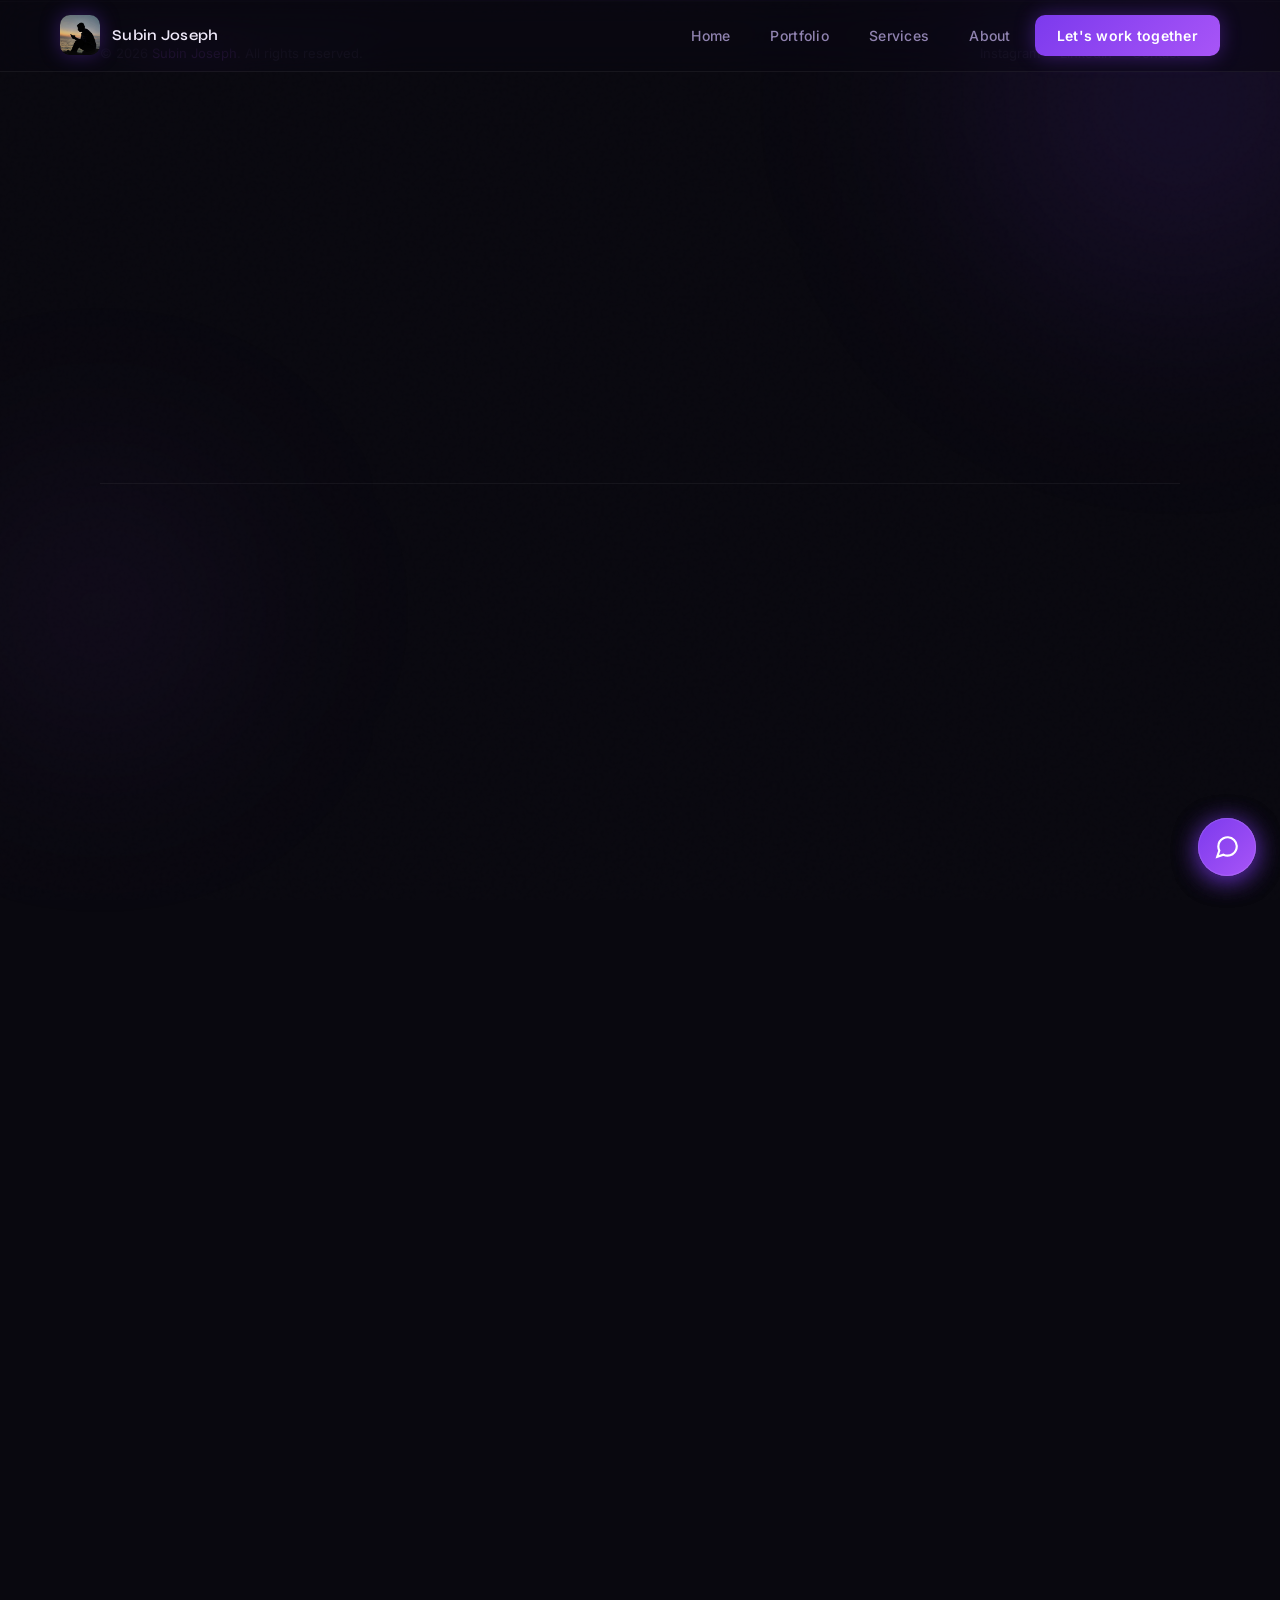
==== pages/about.html @ 38d5c0ff "Add FAQ chatbot" ====
<!DOCTYPE html>
<html lang="en">
<head>
  <meta charset="UTF-8" />
  <meta name="viewport" content="width=device-width, initial-scale=1.0" />
  <meta name="description" content="About Subin Joseph — Freelance video editor based in Trivandrum, Kerala. Passionate about crafting videos that hold attention, tell stories, and deliver results." />
  <title>About — Subin Joseph</title>
  <link rel="stylesheet" href="../css/style.css" />
  <link rel="icon" href="data:image/svg+xml,<svg xmlns='http://www.w3.org/2000/svg' viewBox='0 0 100 100'><rect width='100' height='100' rx='20' fill='%237c3aed'/><text y='.9em' font-size='65' x='50%25' text-anchor='middle' font-family='system-ui' font-weight='900' fill='white'>SJ</text></svg>" />
</head>
<body>

<script>
  document.addEventListener('DOMContentLoaded', () => {
    document.querySelectorAll('.nav-logo').forEach(el => el.href = '../index.html');
    document.querySelectorAll('.nav-link[data-page], .nav-cta[data-page]').forEach(el => {
      const page = el.dataset.page;
      if (page === 'index.html') el.href = '../index.html';
      else el.href = page;
    });
  });
</script>
<script src="../js/layout.js"></script>

<main class="page-main">
  <div class="container">

    <div class="page-hero">
      <div class="section-eyebrow fade-in">About me</div>
      <h1 class="display-lg fade-in fade-in-delay-1">
        The editor<br><span class="grad-text">behind the cut.</span>
      </h1>
    </div>

    <div class="about-grid">

      <!-- Sidebar -->
      <aside class="about-sidebar fade-in">
        <img src="../assets/profile.jpg" alt="Subin Joseph" class="about-monogram" style="object-fit:cover;">
        <div class="about-name">Subin Joseph</div>
        <div class="about-role">Freelance Video Editor</div>

        <div class="about-meta">
          <div class="about-meta-item">
            <div class="about-meta-icon">📍</div>
            Trivandrum, Kerala
          </div>
          <div class="about-meta-item">
            <div class="about-meta-icon">🌍</div>
            Available Worldwide
          </div>
          
          
          <div class="about-meta-item">
            <div class="about-meta-icon">📩</div>
            24h response time
          </div>
        </div>

        <div style="display:flex; gap:10px; flex-wrap:wrap;">
          <a href="https://instagram.com/bugwithabackpack" target="_blank" rel="noopener" class="btn btn-glass" style="font-size:13px; padding:9px 16px;">
            <svg width="14" height="14" viewBox="0 0 24 24" fill="none" stroke="currentColor" stroke-width="2"><rect x="2" y="2" width="20" height="20" rx="5" ry="5"/><circle cx="12" cy="12" r="4"/><circle cx="17.5" cy="6.5" r="1" fill="currentColor" stroke="none"/></svg>
            Instagram
          </a>
          <a href="https://linkedin.com/in/subin-joseph-2b9b70258" target="_blank" rel="noopener" class="btn btn-glass" style="font-size:13px; padding:9px 16px;">
            <svg width="14" height="14" viewBox="0 0 24 24" fill="none" stroke="currentColor" stroke-width="2"><path d="M16 8a6 6 0 0 1 6 6v7h-4v-7a2 2 0 0 0-2-2 2 2 0 0 0-2 2v7h-4v-7a6 6 0 0 1 6-6z"/><rect x="2" y="9" width="4" height="12"/><circle cx="4" cy="4" r="2"/></svg>
            LinkedIn
          </a>
        </div>
      </aside>

      <!-- Main content -->
      <div class="about-content">

        <div class="fade-in">
          <h2>Telling stories,<br><span class="grad-text">one cut at a time.</span></h2>
          <p>
            Hi, I'm Subin — a freelance video editor based in Trivandrum, Kerala, working with content creators and brands across the world. I believe that great editing is invisible: it should make the viewer feel something, not notice the technique behind it.
          </p>
          <p>
            My approach is built on <strong>clear communication</strong> and <strong>affordable, transparent rates</strong>. I take the time to understand your vision before touching the timeline, and I keep you informed throughout the process — no surprises, no guesswork.
          </p>
          <p>
            
          </p>
        </div>
        </div>

        <!-- Strengths -->
        <div class="strengths-grid" style="margin-top:48px;">
          <div class="strength-card glass fade-in">
            <div class="strength-icon">💬</div>
            <div class="strength-title">Clear Communication</div>
            <p class="strength-desc">You're always in the loop. I ask the right questions upfront, give honest timelines, and check in at every milestone.</p>
          </div>
          <div class="strength-card glass fade-in fade-in-delay-1">
            <div class="strength-icon">💰</div>
            <div class="strength-title">Affordable Rates</div>
            <p class="strength-desc">Quality editing shouldn't cost a fortune. I work with your budget and find a rate that's fair for both of us.</p>
          </div>
          <div class="strength-card glass fade-in fade-in-delay-2">
            <div class="strength-icon">🌍</div>
            <div class="strength-title">Remote-Ready</div>
            <p class="strength-desc">Fully set up to collaborate online. Files delivered via your preferred platform — no friction.</p>
          </div>
          <div class="strength-card glass fade-in fade-in-delay-3">
            <div class="strength-icon">🎯</div>
            <div class="strength-title">Detail-Oriented</div>
            <p class="strength-desc">Every frame matters. I don't ship work I'm not proud of — your audience deserves the best version.</p>
          </div>
        </div>

        <!-- How I work -->
        <div class="workflow-section fade-in">
          <div class="section-eyebrow" style="margin-bottom:20px;">Process</div>
          <h3 class="display-md" style="margin-bottom:40px;">How I work</h3>

          <div class="workflow-steps">
            <div class="workflow-step">
              <div class="workflow-num">1</div>
              <div class="workflow-body">
                <h4>Brief & Discovery</h4>
                <p>We start with a conversation. I learn about your project, your audience, your goals, and any references you love. The more context I have, the better the edit.</p>
              </div>
            </div>
            <div class="workflow-step">
              <div class="workflow-num">2</div>
              <div class="workflow-body">
                <h4>Footage Review & Plan</h4>
                <p>I review all the raw footage and assets you share, then map out an editing approach tailored to the complexity and format of your video.</p>
              </div>
            </div>
            <div class="workflow-step">
              <div class="workflow-num">3</div>
              <div class="workflow-body">
                <h4>Edit & Refine</h4>
                <p>I build the cut — pacing, colour, audio, graphics — and send you a draft for review. Your feedback shapes every revision.</p>
              </div>
            </div>
            <div class="workflow-step">
              <div class="workflow-num">4</div>
              <div class="workflow-body">
                <h4>Final Delivery</h4>
                <p>Once approved, I export in the format and resolution you need and deliver via your preferred platform — ready to publish.</p>
              </div>
            </div>
          </div>
        </div>

        <!-- CTA -->
        <div class="glass-purple fade-in" style="padding:36px; border-radius:20px; margin-top:60px; display:flex; align-items:center; justify-content:space-between; gap:24px; flex-wrap:wrap;">
          <div>
            <h3 style="font-family:var(--font-display); font-size:20px; font-weight:700; margin-bottom:6px;">Ready to work together?</h3>
            <p style="font-size:14px; color:var(--text-muted); margin:0;">Drop me an email — I reply within 24 hours.</p>
          </div>
          <a href="contact.html" class="btn btn-primary">
            Get in touch
            <svg width="14" height="14" viewBox="0 0 24 24" fill="none" stroke="currentColor" stroke-width="2"><path d="M5 12h14M12 5l7 7-7 7"/></svg>
          </a>
        </div>

      </div>
    </div>

  </div>
</main>

<script src="../js/main.js"></script>
<script src="../js/chatbot.js"></script>
<script src="../js/chatbot.js"></script>
</body>
</html>
---- css/style.css ----
/* ============================================================
   SUBIN JOSEPH — PORTFOLIO
   Design tokens: dark base, violet accent, liquid glass UI
   ============================================================ */

@import url('https://fonts.googleapis.com/css2?family=Syne:wght@400;500;600;700;800&family=Inter:wght@300;400;500;600&display=swap');

:root {
  /* Palette */
  --bg:          #09080f;
  --bg-2:        #100e1a;
  --bg-3:        #17142a;
  --purple:      #7c3aed;
  --purple-light:#a855f7;
  --purple-glow: rgba(124, 58, 237, 0.35);
  --purple-dim:  rgba(124, 58, 237, 0.12);
  --text:        #f0eafa;
  --text-muted:  #9083b0;
  --text-dim:    #5a4f7a;
  --border:      rgba(124, 58, 237, 0.18);
  --glass-bg:    rgba(255, 255, 255, 0.04);
  --glass-border:rgba(255, 255, 255, 0.08);

  /* Type */
  --font-display: 'Syne', sans-serif;
  --font-body:    'Inter', sans-serif;

  /* Spacing */
  --nav-h: 72px;
  --section-pad: clamp(80px, 10vw, 140px);
  --radius: 16px;
  --radius-sm: 10px;
  --radius-lg: 24px;
}

/* ── Reset ── */
*, *::before, *::after { box-sizing: border-box; margin: 0; padding: 0; }
html { scroll-behavior: smooth; -webkit-font-smoothing: antialiased; }

body {
  background: var(--bg);
  color: var(--text);
  font-family: var(--font-body);
  font-size: 16px;
  line-height: 1.7;
  min-height: 100vh;
  overflow-x: hidden;
}

img, video { max-width: 100%; display: block; }
a { color: inherit; text-decoration: none; }
button { cursor: pointer; border: none; background: none; font-family: inherit; }
ul { list-style: none; }

/* ── Noise texture overlay ── */
body::before {
  content: '';
  position: fixed;
  inset: 0;
  background-image: url("data:image/svg+xml,%3Csvg viewBox='0 0 256 256' xmlns='http://www.w3.org/2000/svg'%3E%3Cfilter id='noise'%3E%3CfeTurbulence type='fractalNoise' baseFrequency='0.9' numOctaves='4' stitchTiles='stitch'/%3E%3C/filter%3E%3Crect width='100%25' height='100%25' filter='url(%23noise)' opacity='0.04'/%3E%3C/svg%3E");
  pointer-events: none;
  z-index: 0;
  opacity: 0.4;
}

/* ── Ambient glow ── */
.glow-orb {
  position: fixed;
  border-radius: 50%;
  filter: blur(100px);
  pointer-events: none;
  z-index: 0;
}
.glow-orb-1 {
  width: 600px; height: 600px;
  background: radial-gradient(circle, rgba(124,58,237,0.18) 0%, transparent 70%);
  top: -200px; right: -200px;
}
.glow-orb-2 {
  width: 400px; height: 400px;
  background: radial-gradient(circle, rgba(168,85,247,0.1) 0%, transparent 70%);
  bottom: 10%; left: -100px;
}

/* ============================================================
   LIQUID GLASS COMPONENT
   ============================================================ */
.glass {
  background: rgba(255, 255, 255, 0.04);
  backdrop-filter: blur(20px) saturate(1.4);
  -webkit-backdrop-filter: blur(20px) saturate(1.4);
  border: 1px solid rgba(255, 255, 255, 0.08);
  border-radius: var(--radius);
  position: relative;
  overflow: hidden;
}

.glass::before {
  content: '';
  position: absolute;
  inset: 0;
  border-radius: inherit;
  background: linear-gradient(
    135deg,
    rgba(255,255,255,0.07) 0%,
    rgba(255,255,255,0.01) 50%,
    rgba(124,58,237,0.05) 100%
  );
  pointer-events: none;
}

.glass-purple {
  background: rgba(124, 58, 237, 0.08);
  backdrop-filter: blur(20px) saturate(1.4);
  -webkit-backdrop-filter: blur(20px) saturate(1.4);
  border: 1px solid rgba(124, 58, 237, 0.25);
  border-radius: var(--radius);
  position: relative;
  overflow: hidden;
}

.glass-purple::before {
  content: '';
  position: absolute;
  inset: 0;
  border-radius: inherit;
  background: linear-gradient(
    135deg,
    rgba(168,85,247,0.12) 0%,
    rgba(124,58,237,0.04) 100%
  );
  pointer-events: none;
}

/* ============================================================
   NAVIGATION
   ============================================================ */
.nav {
  position: fixed;
  top: 0; left: 0; right: 0;
  height: var(--nav-h);
  z-index: 100;
  display: flex;
  align-items: center;
  padding: 0 clamp(20px, 5vw, 60px);
  background: rgba(9, 8, 15, 0.6);
  backdrop-filter: blur(24px) saturate(1.6);
  -webkit-backdrop-filter: blur(24px) saturate(1.6);
  border-bottom: 1px solid rgba(255,255,255,0.06);
  transition: background 0.3s;
}

.nav-inner {
  display: flex;
  align-items: center;
  justify-content: space-between;
  width: 100%;
  max-width: 1200px;
  margin: 0 auto;
}

/* SJ Monogram */
.nav-logo {
  display: flex;
  align-items: center;
  gap: 12px;
  text-decoration: none;
}

.logo-mark {
  width: 40px; height: 40px;
  border-radius: 10px;
  background: linear-gradient(135deg, var(--purple) 0%, var(--purple-light) 100%);
  display: flex; align-items: center; justify-content: center;
  font-family: var(--font-display);
  font-weight: 800;
  font-size: 15px;
  color: #fff;
  letter-spacing: -0.5px;
  box-shadow: 0 0 20px var(--purple-glow);
  position: relative;
  overflow: hidden;
}

.logo-mark::after {
  content: '';
  position: absolute;
  top: 0; left: 0; right: 0;
  height: 50%;
  background: rgba(255,255,255,0.15);
  border-radius: 10px 10px 0 0;
}

.logo-name {
  font-family: var(--font-display);
  font-weight: 600;
  font-size: 15px;
  color: var(--text);
  letter-spacing: 0.02em;
}

.nav-links {
  display: flex;
  align-items: center;
  gap: 8px;
}

.nav-link {
  font-size: 14px;
  font-weight: 500;
  color: var(--text-muted);
  padding: 8px 16px;
  border-radius: 8px;
  transition: color 0.2s, background 0.2s;
  letter-spacing: 0.02em;
}

.nav-link:hover,
.nav-link.active {
  color: var(--text);
  background: rgba(255,255,255,0.06);
}

.nav-link.active {
  color: var(--purple-light);
}

.nav-cta {
  font-size: 14px;
  font-weight: 600;
  color: #fff;
  padding: 9px 22px;
  border-radius: 10px;
  background: linear-gradient(135deg, var(--purple) 0%, var(--purple-light) 100%);
  box-shadow: 0 0 20px rgba(124,58,237,0.4);
  transition: opacity 0.2s, box-shadow 0.2s, transform 0.15s;
  letter-spacing: 0.02em;
}

.nav-cta:hover {
  opacity: 0.9;
  box-shadow: 0 0 30px rgba(124,58,237,0.6);
  transform: translateY(-1px);
}

/* Hamburger */
.nav-hamburger {
  display: none;
  flex-direction: column;
  gap: 5px;
  padding: 8px;
  cursor: pointer;
}
.nav-hamburger span {
  display: block;
  width: 22px; height: 2px;
  background: var(--text-muted);
  border-radius: 2px;
  transition: all 0.3s;
}

/* Mobile menu */
.nav-mobile {
  display: none;
  position: fixed;
  top: var(--nav-h);
  left: 0; right: 0;
  background: rgba(9,8,15,0.96);
  backdrop-filter: blur(24px);
  border-bottom: 1px solid var(--border);
  padding: 20px;
  flex-direction: column;
  gap: 8px;
  z-index: 99;
}

.nav-mobile.open { display: flex; }
.nav-mobile .nav-link { font-size: 16px; padding: 12px 16px; }
.nav-mobile .nav-cta { text-align: center; padding: 14px; font-size: 16px; }

/* ============================================================
   MAIN WRAPPER
   ============================================================ */
.page-main {
  position: relative;
  z-index: 1;
  padding-top: var(--nav-h);
}

.container {
  max-width: 1200px;
  margin: 0 auto;
  padding: 0 clamp(20px, 5vw, 60px);
}

/* ============================================================
   SECTION LABELS
   ============================================================ */
.section-eyebrow {
  display: inline-flex;
  align-items: center;
  gap: 8px;
  font-size: 11px;
  font-weight: 600;
  letter-spacing: 0.15em;
  text-transform: uppercase;
  color: var(--purple-light);
  margin-bottom: 16px;
}

.section-eyebrow::before {
  content: '';
  display: block;
  width: 20px; height: 1px;
  background: var(--purple-light);
}

/* ============================================================
   TYPOGRAPHY
   ============================================================ */
.display-xl {
  font-family: var(--font-display);
  font-size: clamp(42px, 7vw, 80px);
  font-weight: 800;
  line-height: 1.05;
  letter-spacing: -0.03em;
}

.display-lg {
  font-family: var(--font-display);
  font-size: clamp(32px, 5vw, 56px);
  font-weight: 700;
  line-height: 1.1;
  letter-spacing: -0.02em;
}

.display-md {
  font-family: var(--font-display);
  font-size: clamp(22px, 3vw, 32px);
  font-weight: 700;
  line-height: 1.2;
  letter-spacing: -0.01em;
}

.text-purple { color: var(--purple-light); }
.text-muted { color: var(--text-muted); }

/* Gradient text */
.grad-text {
  background: linear-gradient(135deg, #a855f7 0%, #7c3aed 50%, #c084fc 100%);
  -webkit-background-clip: text;
  -webkit-text-fill-color: transparent;
  background-clip: text;
}

/* ============================================================
   BUTTONS
   ============================================================ */
.btn {
  display: inline-flex;
  align-items: center;
  gap: 8px;
  padding: 13px 28px;
  border-radius: 12px;
  font-size: 15px;
  font-weight: 600;
  transition: all 0.2s;
  letter-spacing: 0.01em;
  position: relative;
  overflow: hidden;
}

.btn-primary {
  background: linear-gradient(135deg, var(--purple) 0%, var(--purple-light) 100%);
  color: #fff;
  box-shadow: 0 0 24px var(--purple-glow), inset 0 1px 0 rgba(255,255,255,0.2);
}

.btn-primary:hover {
  transform: translateY(-2px);
  box-shadow: 0 0 40px rgba(124,58,237,0.6), inset 0 1px 0 rgba(255,255,255,0.2);
}

.btn-glass {
  background: var(--glass-bg);
  color: var(--text);
  border: 1px solid var(--glass-border);
  backdrop-filter: blur(12px);
}

.btn-glass:hover {
  background: rgba(255,255,255,0.08);
  border-color: rgba(255,255,255,0.15);
  transform: translateY(-2px);
}

/* ============================================================
   FADE-IN ANIMATIONS
   ============================================================ */
.fade-in {
  opacity: 0;
  transform: translateY(24px);
  transition: opacity 0.7s cubic-bezier(0.16, 1, 0.3, 1),
              transform 0.7s cubic-bezier(0.16, 1, 0.3, 1);
}

.fade-in.visible {
  opacity: 1;
  transform: translateY(0);
}

.fade-in-delay-1 { transition-delay: 0.1s; }
.fade-in-delay-2 { transition-delay: 0.2s; }
.fade-in-delay-3 { transition-delay: 0.3s; }
.fade-in-delay-4 { transition-delay: 0.4s; }
.fade-in-delay-5 { transition-delay: 0.5s; }

@media (prefers-reduced-motion: reduce) {
  .fade-in { opacity: 1; transform: none; transition: none; }
}

/* ============================================================
   HERO — index.html
   ============================================================ */
.hero {
  min-height: calc(100vh - var(--nav-h));
  display: flex;
  align-items: center;
  padding: var(--section-pad) 0;
  position: relative;
}

.hero-grid {
  display: grid;
  grid-template-columns: 1fr 1fr;
  gap: 60px;
  align-items: center;
}

.hero-tag {
  display: inline-flex;
  align-items: center;
  gap: 8px;
  padding: 6px 14px;
  border-radius: 100px;
  font-size: 12px;
  font-weight: 500;
  color: var(--purple-light);
  background: var(--purple-dim);
  border: 1px solid rgba(124,58,237,0.3);
  margin-bottom: 24px;
  letter-spacing: 0.05em;
}

.hero-tag-dot {
  width: 6px; height: 6px;
  border-radius: 50%;
  background: var(--purple-light);
  animation: pulse 2s infinite;
}

@keyframes pulse {
  0%, 100% { opacity: 1; transform: scale(1); }
  50% { opacity: 0.5; transform: scale(0.8); }
}

.hero-title {
  margin-bottom: 24px;
}

.hero-desc {
  font-size: 17px;
  color: var(--text-muted);
  line-height: 1.75;
  margin-bottom: 40px;
  max-width: 480px;
}

.hero-actions {
  display: flex;
  gap: 14px;
  flex-wrap: wrap;
}

/* Hero visual */
.hero-visual {
  display: flex;
  justify-content: center;
  align-items: center;
  position: relative;
}

.hero-card {
  width: 100%;
  max-width: 380px;
  padding: 32px;
  border-radius: 24px;
}

.hero-card-header {
  display: flex;
  align-items: center;
  gap: 12px;
  margin-bottom: 24px;
}

.hero-avatar {
  width: 48px; height: 48px;
  border-radius: 12px;
  background: linear-gradient(135deg, var(--purple) 0%, var(--purple-light) 100%);
  display: flex; align-items: center; justify-content: center;
  font-family: var(--font-display);
  font-weight: 800;
  font-size: 18px;
  color: #fff;
  flex-shrink: 0;
  box-shadow: 0 0 20px var(--purple-glow);
}

.hero-card-title {
  font-family: var(--font-display);
  font-weight: 700;
  font-size: 16px;
}

.hero-card-sub {
  font-size: 13px;
  color: var(--text-muted);
}

.hero-stat-grid {
  display: grid;
  grid-template-columns: 1fr 1fr;
  gap: 12px;
}

.hero-stat {
  padding: 16px;
  border-radius: 12px;
  background: rgba(255,255,255,0.03);
  border: 1px solid rgba(255,255,255,0.06);
}

.hero-stat-num {
  font-family: var(--font-display);
  font-size: 24px;
  font-weight: 800;
  color: var(--purple-light);
  line-height: 1;
  margin-bottom: 4px;
}

.hero-stat-label {
  font-size: 12px;
  color: var(--text-dim);
}

.hero-services-preview {
  margin-top: 12px;
  padding: 16px;
  border-radius: 12px;
  background: rgba(124,58,237,0.08);
  border: 1px solid rgba(124,58,237,0.2);
  display: flex;
  flex-wrap: wrap;
  gap: 8px;
}

.service-chip {
  font-size: 11px;
  font-weight: 500;
  padding: 4px 10px;
  border-radius: 100px;
  background: rgba(124,58,237,0.2);
  color: var(--purple-light);
  border: 1px solid rgba(124,58,237,0.3);
}

/* Floating elements */
.hero-float {
  position: absolute;
  padding: 10px 16px;
  border-radius: 12px;
  font-size: 12px;
  font-weight: 600;
  white-space: nowrap;
  animation: float 3s ease-in-out infinite;
}

.hero-float-1 {
  top: 10%; right: -20px;
  animation-delay: 0s;
}

.hero-float-2 {
  bottom: 15%; left: -30px;
  animation-delay: 1.5s;
}

@keyframes float {
  0%, 100% { transform: translateY(0px); }
  50% { transform: translateY(-8px); }
}

/* ============================================================
   SERVICES SECTION (home preview)
   ============================================================ */
.section { padding: var(--section-pad) 0; }

.section-header {
  margin-bottom: 60px;
}

.services-grid {
  display: grid;
  grid-template-columns: repeat(auto-fit, minmax(300px, 1fr));
  gap: 20px;
}

.service-card {
  padding: 32px;
  border-radius: var(--radius-lg);
  transition: transform 0.3s, box-shadow 0.3s;
}

.service-card:hover {
  transform: translateY(-4px);
  box-shadow: 0 20px 60px rgba(0,0,0,0.3), 0 0 40px rgba(124,58,237,0.1);
}

.service-icon {
  width: 52px; height: 52px;
  border-radius: 14px;
  background: linear-gradient(135deg, rgba(124,58,237,0.3) 0%, rgba(168,85,247,0.15) 100%);
  border: 1px solid rgba(124,58,237,0.3);
  display: flex; align-items: center; justify-content: center;
  font-size: 22px;
  margin-bottom: 20px;
}

.service-title {
  font-family: var(--font-display);
  font-size: 18px;
  font-weight: 700;
  margin-bottom: 10px;
}

.service-desc {
  font-size: 14px;
  color: var(--text-muted);
  line-height: 1.7;
}

/* ============================================================
   PORTFOLIO GRID
   ============================================================ */
.portfolio-grid {
  display: grid;
  grid-template-columns: repeat(auto-fit, minmax(340px, 1fr));
  gap: 24px;
}

.portfolio-card {
  border-radius: var(--radius-lg);
  overflow: hidden;
  transition: transform 0.3s, box-shadow 0.3s;
  cursor: pointer;
}

.portfolio-card:hover {
  transform: translateY(-6px);
  box-shadow: 0 24px 60px rgba(0,0,0,0.4), 0 0 40px rgba(124,58,237,0.15);
}

.portfolio-thumb {
  width: 100%;
  aspect-ratio: 16/9;
  background: var(--bg-3);
  position: relative;
  overflow: hidden;
}

.portfolio-thumb video {
  width: 100%; height: 100%;
  object-fit: cover;
}

.portfolio-thumb-placeholder {
  width: 100%; height: 100%;
  display: flex;
  flex-direction: column;
  align-items: center;
  justify-content: center;
  gap: 12px;
  background: linear-gradient(135deg, var(--bg-3) 0%, rgba(124,58,237,0.08) 100%);
  color: var(--text-dim);
}

.portfolio-thumb-placeholder svg {
  opacity: 0.4;
}

.portfolio-thumb-placeholder span {
  font-size: 13px;
  opacity: 0.6;
}

.portfolio-overlay {
  position: absolute;
  inset: 0;
  background: rgba(9,8,15,0.7);
  display: flex;
  align-items: center;
  justify-content: center;
  opacity: 0;
  transition: opacity 0.3s;
}

.portfolio-card:hover .portfolio-overlay { opacity: 1; }

.play-btn {
  width: 56px; height: 56px;
  border-radius: 50%;
  background: var(--purple);
  display: flex; align-items: center; justify-content: center;
  box-shadow: 0 0 30px var(--purple-glow);
  transition: transform 0.2s;
}

.play-btn:hover { transform: scale(1.1); }

.portfolio-info {
  padding: 20px 24px;
}

.portfolio-tag {
  font-size: 11px;
  font-weight: 600;
  letter-spacing: 0.1em;
  text-transform: uppercase;
  color: var(--purple-light);
  margin-bottom: 8px;
}

.portfolio-title {
  font-family: var(--font-display);
  font-size: 18px;
  font-weight: 700;
  margin-bottom: 6px;
}

.portfolio-desc {
  font-size: 13px;
  color: var(--text-muted);
}

/* Empty state */
.portfolio-empty {
  grid-column: 1 / -1;
  padding: 80px 40px;
  border-radius: var(--radius-lg);
  text-align: center;
  border: 2px dashed rgba(124,58,237,0.2);
}

.portfolio-empty p {
  color: var(--text-muted);
  font-size: 15px;
  margin-top: 12px;
}

/* ============================================================
   ABOUT PAGE
   ============================================================ */
.about-grid {
  display: grid;
  grid-template-columns: 1fr 1.4fr;
  gap: 80px;
  align-items: start;
}

.about-sidebar {
  position: sticky;
  top: calc(var(--nav-h) + 40px);
}

.about-monogram {
  width: 120px; height: 120px;
  border-radius: 28px;
  background: linear-gradient(135deg, var(--purple) 0%, var(--purple-light) 100%);
  display: flex; align-items: center; justify-content: center;
  font-family: var(--font-display);
  font-weight: 800;
  font-size: 44px;
  color: #fff;
  margin-bottom: 28px;
  box-shadow: 0 0 60px var(--purple-glow);
  position: relative;
  overflow: hidden;
}

.about-monogram::after {
  content: '';
  position: absolute;
  top: 0; left: 0; right: 0;
  height: 50%;
  background: rgba(255,255,255,0.15);
  border-radius: 28px 28px 0 0;
}

.about-name {
  font-family: var(--font-display);
  font-size: 28px;
  font-weight: 800;
  margin-bottom: 6px;
}

.about-role {
  font-size: 15px;
  color: var(--purple-light);
  margin-bottom: 24px;
  font-weight: 500;
}

.about-meta {
  display: flex;
  flex-direction: column;
  gap: 12px;
  margin-bottom: 28px;
}

.about-meta-item {
  display: flex;
  align-items: center;
  gap: 10px;
  font-size: 14px;
  color: var(--text-muted);
}

.about-meta-icon {
  width: 32px; height: 32px;
  border-radius: 8px;
  background: var(--purple-dim);
  display: flex; align-items: center; justify-content: center;
  font-size: 14px;
  flex-shrink: 0;
}

.about-content h2 {
  font-family: var(--font-display);
  font-size: clamp(28px, 4vw, 40px);
  font-weight: 800;
  margin-bottom: 24px;
  line-height: 1.15;
}

.about-content p {
  font-size: 16px;
  color: var(--text-muted);
  line-height: 1.8;
  margin-bottom: 20px;
}

.about-content p strong {
  color: var(--text);
  font-weight: 600;
}

/* Tools */
.tools-section { margin-top: 48px; }

.tools-title {
  font-family: var(--font-display);
  font-size: 20px;
  font-weight: 700;
  margin-bottom: 20px;
}

.tools-grid {
  display: flex;
  flex-wrap: wrap;
  gap: 12px;
}

.tool-badge {
  display: flex;
  align-items: center;
  gap: 8px;
  padding: 10px 16px;
  border-radius: 10px;
  font-size: 14px;
  font-weight: 500;
  color: var(--text);
}

.tool-badge span { font-size: 18px; }

/* Strengths */
.strengths-grid {
  display: grid;
  grid-template-columns: 1fr 1fr;
  gap: 16px;
  margin-top: 48px;
}

.strength-card {
  padding: 24px;
  border-radius: var(--radius);
}

.strength-icon {
  font-size: 28px;
  margin-bottom: 12px;
}

.strength-title {
  font-family: var(--font-display);
  font-size: 16px;
  font-weight: 700;
  margin-bottom: 6px;
}

.strength-desc {
  font-size: 13px;
  color: var(--text-muted);
  line-height: 1.6;
}

/* How I work */
.workflow-section { margin-top: 80px; }

.workflow-steps {
  display: flex;
  flex-direction: column;
  gap: 0;
  position: relative;
}

.workflow-steps::before {
  content: '';
  position: absolute;
  left: 20px;
  top: 40px;
  bottom: 40px;
  width: 1px;
  background: linear-gradient(to bottom, var(--purple), transparent);
}

.workflow-step {
  display: flex;
  gap: 24px;
  align-items: flex-start;
  padding: 24px 0;
}

.workflow-num {
  width: 40px; height: 40px;
  border-radius: 50%;
  background: linear-gradient(135deg, var(--purple) 0%, var(--purple-light) 100%);
  display: flex; align-items: center; justify-content: center;
  font-family: var(--font-display);
  font-size: 14px;
  font-weight: 800;
  color: #fff;
  flex-shrink: 0;
  position: relative;
  z-index: 1;
  box-shadow: 0 0 16px var(--purple-glow);
}

.workflow-body h4 {
  font-family: var(--font-display);
  font-size: 17px;
  font-weight: 700;
  margin-bottom: 4px;
}

.workflow-body p {
  font-size: 14px;
  color: var(--text-muted);
  line-height: 1.65;
}

/* ============================================================
   CONTACT PAGE
   ============================================================ */
.contact-wrapper {
  max-width: 700px;
  margin: 0 auto;
  text-align: center;
}

.contact-intro {
  font-size: 17px;
  color: var(--text-muted);
  line-height: 1.75;
  margin-bottom: 60px;
}

.contact-card {
  padding: 48px;
  border-radius: 28px;
  text-align: left;
  margin-bottom: 32px;
}

.contact-card-title {
  font-family: var(--font-display);
  font-size: 20px;
  font-weight: 700;
  margin-bottom: 8px;
}

.contact-card-sub {
  font-size: 14px;
  color: var(--text-muted);
  margin-bottom: 28px;
}

/* Email reveal button */
.email-reveal-btn {
  display: inline-flex;
  align-items: center;
  gap: 12px;
  padding: 16px 28px;
  border-radius: 14px;
  background: linear-gradient(135deg, var(--purple) 0%, var(--purple-light) 100%);
  color: #fff;
  font-size: 15px;
  font-weight: 600;
  cursor: pointer;
  border: none;
  font-family: inherit;
  transition: all 0.2s;
  box-shadow: 0 0 24px var(--purple-glow);
  position: relative;
  overflow: hidden;
}

.email-reveal-btn::before {
  content: '';
  position: absolute;
  top: 0; left: 0; right: 0;
  height: 50%;
  background: rgba(255,255,255,0.1);
  border-radius: 14px 14px 0 0;
}

.email-reveal-btn:hover {
  transform: translateY(-2px);
  box-shadow: 0 0 40px rgba(124,58,237,0.7);
}

.gmail-icon {
  width: 22px; height: 22px;
  flex-shrink: 0;
}

.email-display {
  display: none;
  align-items: center;
  gap: 12px;
  padding: 16px 24px;
  border-radius: 14px;
  margin-top: 16px;
  animation: slideDown 0.4s cubic-bezier(0.16, 1, 0.3, 1);
}

.email-display.show { display: flex; }

@keyframes slideDown {
  from { opacity: 0; transform: translateY(-10px); }
  to { opacity: 1; transform: translateY(0); }
}

.email-display .email-text {
  font-size: 16px;
  font-weight: 600;
  color: var(--text);
  flex: 1;
}

.copy-btn {
  padding: 8px 16px;
  border-radius: 8px;
  font-size: 12px;
  font-weight: 600;
  color: var(--purple-light);
  background: var(--purple-dim);
  border: 1px solid rgba(124,58,237,0.3);
  cursor: pointer;
  font-family: inherit;
  transition: all 0.2s;
}

.copy-btn:hover { background: rgba(124,58,237,0.2); }
.copy-btn.copied { color: #4ade80; background: rgba(74,222,128,0.1); border-color: rgba(74,222,128,0.3); }

/* Social links */
.social-links {
  display: flex;
  gap: 12px;
  margin-top: 12px;
}

.social-link {
  display: flex;
  align-items: center;
  gap: 8px;
  padding: 12px 20px;
  border-radius: 12px;
  font-size: 14px;
  font-weight: 500;
  color: var(--text-muted);
  transition: all 0.2s;
  flex: 1;
  justify-content: center;
}

.social-link:hover {
  color: var(--text);
  background: rgba(255,255,255,0.08);
}

/* ============================================================
   FOOTER
   ============================================================ */
.footer {
  border-top: 1px solid rgba(255,255,255,0.06);
  padding: 40px 0;
  position: relative;
  z-index: 1;
}

.footer-inner {
  display: flex;
  align-items: center;
  justify-content: space-between;
  gap: 20px;
  flex-wrap: wrap;
}

.footer-copy {
  font-size: 13px;
  color: var(--text-dim);
}

.footer-copy span { color: var(--purple-light); }

.footer-links {
  display: flex;
  gap: 20px;
}

.footer-link {
  font-size: 13px;
  color: var(--text-dim);
  transition: color 0.2s;
}

.footer-link:hover { color: var(--text-muted); }

/* ============================================================
   PAGE HERO (inner pages)
   ============================================================ */
.page-hero {
  padding: 80px 0 60px;
  border-bottom: 1px solid rgba(255,255,255,0.05);
  margin-bottom: 80px;
}

/* ============================================================
   DIVIDER
   ============================================================ */
.divider {
  height: 1px;
  background: linear-gradient(to right, transparent, var(--border), transparent);
  margin: 0;
}

/* ============================================================
   RESPONSIVE
   ============================================================ */
@media (max-width: 900px) {
  .hero-grid { grid-template-columns: 1fr; }
  .hero-visual { display: none; }
  .about-grid { grid-template-columns: 1fr; }
  .about-sidebar { position: static; }
  .strengths-grid { grid-template-columns: 1fr; }
}

@media (max-width: 768px) {
  .nav-links, .nav-cta { display: none; }
  .nav-hamburger { display: flex; }
  .services-grid { grid-template-columns: 1fr; }
  .portfolio-grid { grid-template-columns: 1fr; }
  .contact-card { padding: 28px; }
  .footer-inner { flex-direction: column; text-align: center; }
  .social-links { flex-direction: column; }
}

@media (max-width: 480px) {
  .hero-actions { flex-direction: column; }
  .btn { width: 100%; justify-content: center; }
}

/* ============================================================
   ANIMATED EDITOR GRAPHIC — Hero visual
   ============================================================ */
.editor-wrap {
  position: relative;
  width: 100%;
  max-width: 420px;
}

.editor-card {
  width: 100%;
  padding: 18px;
  border-radius: 20px;
  position: relative;
  overflow: hidden;
}

.editor-topbar {
  display: flex;
  align-items: center;
  gap: 6px;
  margin-bottom: 14px;
}

.editor-dot {
  width: 10px; height: 10px;
  border-radius: 50%;
  display: inline-block;
}

.editor-title-bar {
  margin-left: 8px;
  font-size: 11px;
  color: rgba(255,255,255,0.3);
  letter-spacing: 0.05em;
}

/* Preview window */
.preview-window {
  width: 100%;
  aspect-ratio: 16/9;
  border-radius: 10px;
  background: linear-gradient(135deg, #1a0a2e 0%, #0d0d1a 100%);
  border: 1px solid rgba(124,58,237,0.2);
  overflow: hidden;
  position: relative;
  margin-bottom: 14px;
}

.cinema-bar {
  position: absolute;
  left: 0; right: 0;
  height: 18%;
  background: #000;
  z-index: 2;
}
.cinema-top { top: 0; }
.cinema-bottom { bottom: 0; }

.scene {
  position: absolute;
  inset: 18% 0;
  overflow: hidden;
}

.scene-gradient {
  position: absolute;
  inset: 0;
  background: linear-gradient(135deg,
    rgba(124,58,237,0.5) 0%,
    rgba(9,8,15,0.8) 40%,
    rgba(168,85,247,0.3) 100%
  );
  animation: scene-shift 6s ease-in-out infinite;
}

@keyframes scene-shift {
  0%, 100% { opacity: 0.7; }
  50% { opacity: 1; }
}

.light-ray {
  position: absolute;
  width: 1px;
  height: 140%;
  top: -20%;
  background: linear-gradient(to bottom, transparent, rgba(168,85,247,0.6), transparent);
  animation: ray-flicker 4s ease-in-out infinite;
}

@keyframes ray-flicker {
  0%, 100% { opacity: 0.3; }
  50% { opacity: 0.9; }
}

.timecode {
  position: absolute;
  top: 6px; left: 8px;
  z-index: 3;
  font-size: 9px;
  font-family: 'Courier New', monospace;
  color: rgba(255,255,255,0.4);
  letter-spacing: 0.05em;
}

.play-indicator {
  position: absolute;
  bottom: 6px; right: 8px;
  z-index: 3;
  display: flex;
  align-items: center;
  gap: 4px;
}

.play-dot {
  width: 6px; height: 6px;
  border-radius: 50%;
  background: #a855f7;
  animation: blink-play 1s infinite;
}

@keyframes blink-play {
  0%, 100% { opacity: 1; }
  50% { opacity: 0.3; }
}

.play-text {
  font-size: 9px;
  color: rgba(255,255,255,0.4);
  letter-spacing: 0.1em;
}

/* Timeline */
.tl-wrap { margin-bottom: 12px; }

.tl-header {
  display: flex;
  justify-content: space-between;
  margin-bottom: 8px;
}

.tl-label {
  font-size: 10px;
  color: rgba(255,255,255,0.3);
  letter-spacing: 0.1em;
  text-transform: uppercase;
}

.tl-time {
  font-size: 10px;
  font-family: 'Courier New', monospace;
  color: var(--purple-light);
}

.tl-tracks {
  position: relative;
  padding-left: 44px;
}

.tl-playhead {
  position: absolute;
  top: 0; bottom: 0;
  width: 1.5px;
  background: var(--purple-light);
  box-shadow: 0 0 8px rgba(168,85,247,0.8);
  z-index: 10;
  animation: playhead-scrub 6s linear infinite;
}

.tl-playhead::before {
  content: '';
  position: absolute;
  top: -4px;
  left: 50%;
  transform: translateX(-50%);
  width: 8px; height: 8px;
  background: var(--purple-light);
  border-radius: 2px;
  box-shadow: 0 0 8px rgba(168,85,247,0.8);
}

@keyframes playhead-scrub {
  0% { left: 5%; }
  100% { left: 95%; }
}

.tl-track {
  height: 18px;
  border-radius: 4px;
  background: rgba(255,255,255,0.03);
  margin-bottom: 5px;
  display: flex;
  gap: 2px;
  padding: 3px;
  position: relative;
  overflow: hidden;
}

.tl-track-label {
  position: absolute;
  left: -44px;
  top: 50%;
  transform: translateY(-50%);
  font-size: 8px;
  color: rgba(255,255,255,0.25);
  letter-spacing: 0.05em;
  width: 40px;
  text-align: right;
}

.tl-clip {
  height: 100%;
  border-radius: 3px;
  flex-shrink: 0;
  animation: clip-glow 3s ease-in-out infinite;
  position: relative;
  overflow: hidden;
}

.tl-clip::after {
  content: '';
  position: absolute;
  top: 0; left: 0; right: 0;
  height: 50%;
  background: rgba(255,255,255,0.12);
}

@keyframes clip-glow {
  0%, 100% { opacity: 0.85; }
  50% { opacity: 1; }
}

/* Editor tools */
.editor-tools {
  display: flex;
  gap: 5px;
}

.editor-tool {
  flex: 1;
  padding: 6px 4px;
  border-radius: 7px;
  background: rgba(255,255,255,0.04);
  border: 1px solid rgba(255,255,255,0.06);
  font-size: 10px;
  color: rgba(255,255,255,0.35);
  text-align: center;
  cursor: default;
}

.editor-tool.active {
  background: rgba(124,58,237,0.2);
  border-color: rgba(124,58,237,0.4);
  color: var(--purple-light);
}

/* ============================================================
   FAQ CHATBOT
   ============================================================ */
.chatbot-bubble {
  position: fixed;
  bottom: 24px;
  right: 24px;
  width: 58px;
  height: 58px;
  border-radius: 50%;
  background: linear-gradient(135deg, var(--purple) 0%, var(--purple-light) 100%);
  display: flex;
  align-items: center;
  justify-content: center;
  cursor: pointer;
  box-shadow: 0 4px 24px rgba(124,58,237,0.5), 0 0 0 1px rgba(255,255,255,0.1) inset;
  z-index: 999;
  transition: transform 0.2s;
}

.chatbot-bubble:hover {
  transform: scale(1.06);
}

.chatbot-window {
  position: fixed;
  bottom: 96px;
  right: 24px;
  width: 340px;
  max-width: calc(100vw - 48px);
  height: 460px;
  max-height: calc(100vh - 160px);
  background: rgba(16, 14, 26, 0.98);
  backdrop-filter: blur(24px) saturate(1.4);
  -webkit-backdrop-filter: blur(24px) saturate(1.4);
  border: 1px solid rgba(255,255,255,0.1);
  border-radius: 20px;
  box-shadow: 0 20px 60px rgba(0,0,0,0.5);
  z-index: 998;
  display: flex;
  flex-direction: column;
  overflow: hidden;
  opacity: 0;
  transform: translateY(16px) scale(0.97);
  pointer-events: none;
  transition: opacity 0.25s cubic-bezier(0.16,1,0.3,1), transform 0.25s cubic-bezier(0.16,1,0.3,1);
}

.chatbot-window.open {
  opacity: 1;
  transform: translateY(0) scale(1);
  pointer-events: all;
}

.chatbot-header {
  display: flex;
  align-items: center;
  gap: 12px;
  padding: 16px 18px;
  border-bottom: 1px solid rgba(255,255,255,0.08);
  background: rgba(124,58,237,0.08);
  flex-shrink: 0;
}

.chatbot-header-avatar {
  width: 38px; height: 38px;
  border-radius: 10px;
  background: linear-gradient(135deg, var(--purple) 0%, var(--purple-light) 100%);
  display: flex; align-items: center; justify-content: center;
  font-family: var(--font-display);
  font-weight: 800;
  font-size: 14px;
  color: #fff;
  flex-shrink: 0;
}

.chatbot-header-title {
  font-family: var(--font-display);
  font-size: 14px;
  font-weight: 700;
  color: var(--text);
}

.chatbot-header-sub {
  font-size: 11px;
  color: var(--text-dim);
  display: flex;
  align-items: center;
  gap: 5px;
  margin-top: 2px;
}

.chatbot-status-dot {
  width: 6px; height: 6px;
  border-radius: 50%;
  background: #4ade80;
  display: inline-block;
  box-shadow: 0 0 6px rgba(74,222,128,0.6);
}

.chatbot-messages {
  flex: 1;
  overflow-y: auto;
  padding: 16px;
  display: flex;
  flex-direction: column;
  gap: 10px;
}

.chatbot-messages::-webkit-scrollbar { width: 5px; }
.chatbot-messages::-webkit-scrollbar-thumb { background: rgba(124,58,237,0.3); border-radius: 10px; }

.chatbot-msg {
  max-width: 85%;
  padding: 10px 13px;
  border-radius: 14px;
  font-size: 13px;
  line-height: 1.55;
}

.chatbot-msg a { color: var(--purple-light); text-decoration: underline; }

.chatbot-msg-bot {
  align-self: flex-start;
  background: rgba(255,255,255,0.06);
  border: 1px solid rgba(255,255,255,0.06);
  color: var(--text);
  border-bottom-left-radius: 4px;
}

.chatbot-msg-user {
  align-self: flex-end;
  background: linear-gradient(135deg, var(--purple) 0%, var(--purple-light) 100%);
  color: #fff;
  border-bottom-right-radius: 4px;
}

.chatbot-suggestions {
  display: flex;
  flex-wrap: wrap;
  gap: 6px;
  margin-top: 4px;
}

.chatbot-suggestion-chip {
  font-size: 11px;
  padding: 7px 12px;
  border-radius: 100px;
  background: rgba(124,58,237,0.1);
  border: 1px solid rgba(124,58,237,0.25);
  color: var(--purple-light);
  cursor: pointer;
  font-family: inherit;
  transition: background 0.2s;
  text-align: left;
}

.chatbot-suggestion-chip:hover {
  background: rgba(124,58,237,0.2);
}

.chatbot-typing {
  display: flex;
  gap: 4px;
  padding: 12px 14px;
}

.chatbot-typing span {
  width: 6px; height: 6px;
  border-radius: 50%;
  background: var(--text-dim);
  animation: typing-bounce 1.2s infinite;
}

.chatbot-typing span:nth-child(2) { animation-delay: 0.2s; }
.chatbot-typing span:nth-child(3) { animation-delay: 0.4s; }

@keyframes typing-bounce {
  0%, 60%, 100% { transform: translateY(0); opacity: 0.4; }
  30% { transform: translateY(-4px); opacity: 1; }
}

.chatbot-input-row {
  display: flex;
  align-items: center;
  gap: 8px;
  padding: 12px 14px;
  border-top: 1px solid rgba(255,255,255,0.08);
  flex-shrink: 0;
}

.chatbot-input {
  flex: 1;
  background: rgba(255,255,255,0.05);
  border: 1px solid rgba(255,255,255,0.08);
  border-radius: 12px;
  padding: 10px 14px;
  font-size: 13px;
  color: var(--text);
  font-family: inherit;
  outline: none;
}

.chatbot-input:focus {
  border-color: rgba(124,58,237,0.4);
}

.chatbot-input::placeholder { color: var(--text-dim); }

.chatbot-send {
  width: 36px; height: 36px;
  border-radius: 10px;
  background: linear-gradient(135deg, var(--purple) 0%, var(--purple-light) 100%);
  display: flex; align-items: center; justify-content: center;
  flex-shrink: 0;
  transition: opacity 0.2s;
}

.chatbot-send:hover { opacity: 0.85; }

@media (max-width: 480px) {
  .chatbot-window {
    right: 12px;
    bottom: 90px;
    width: calc(100vw - 24px);
  }
  .chatbot-bubble {
    right: 16px;
    bottom: 16px;
  }
}
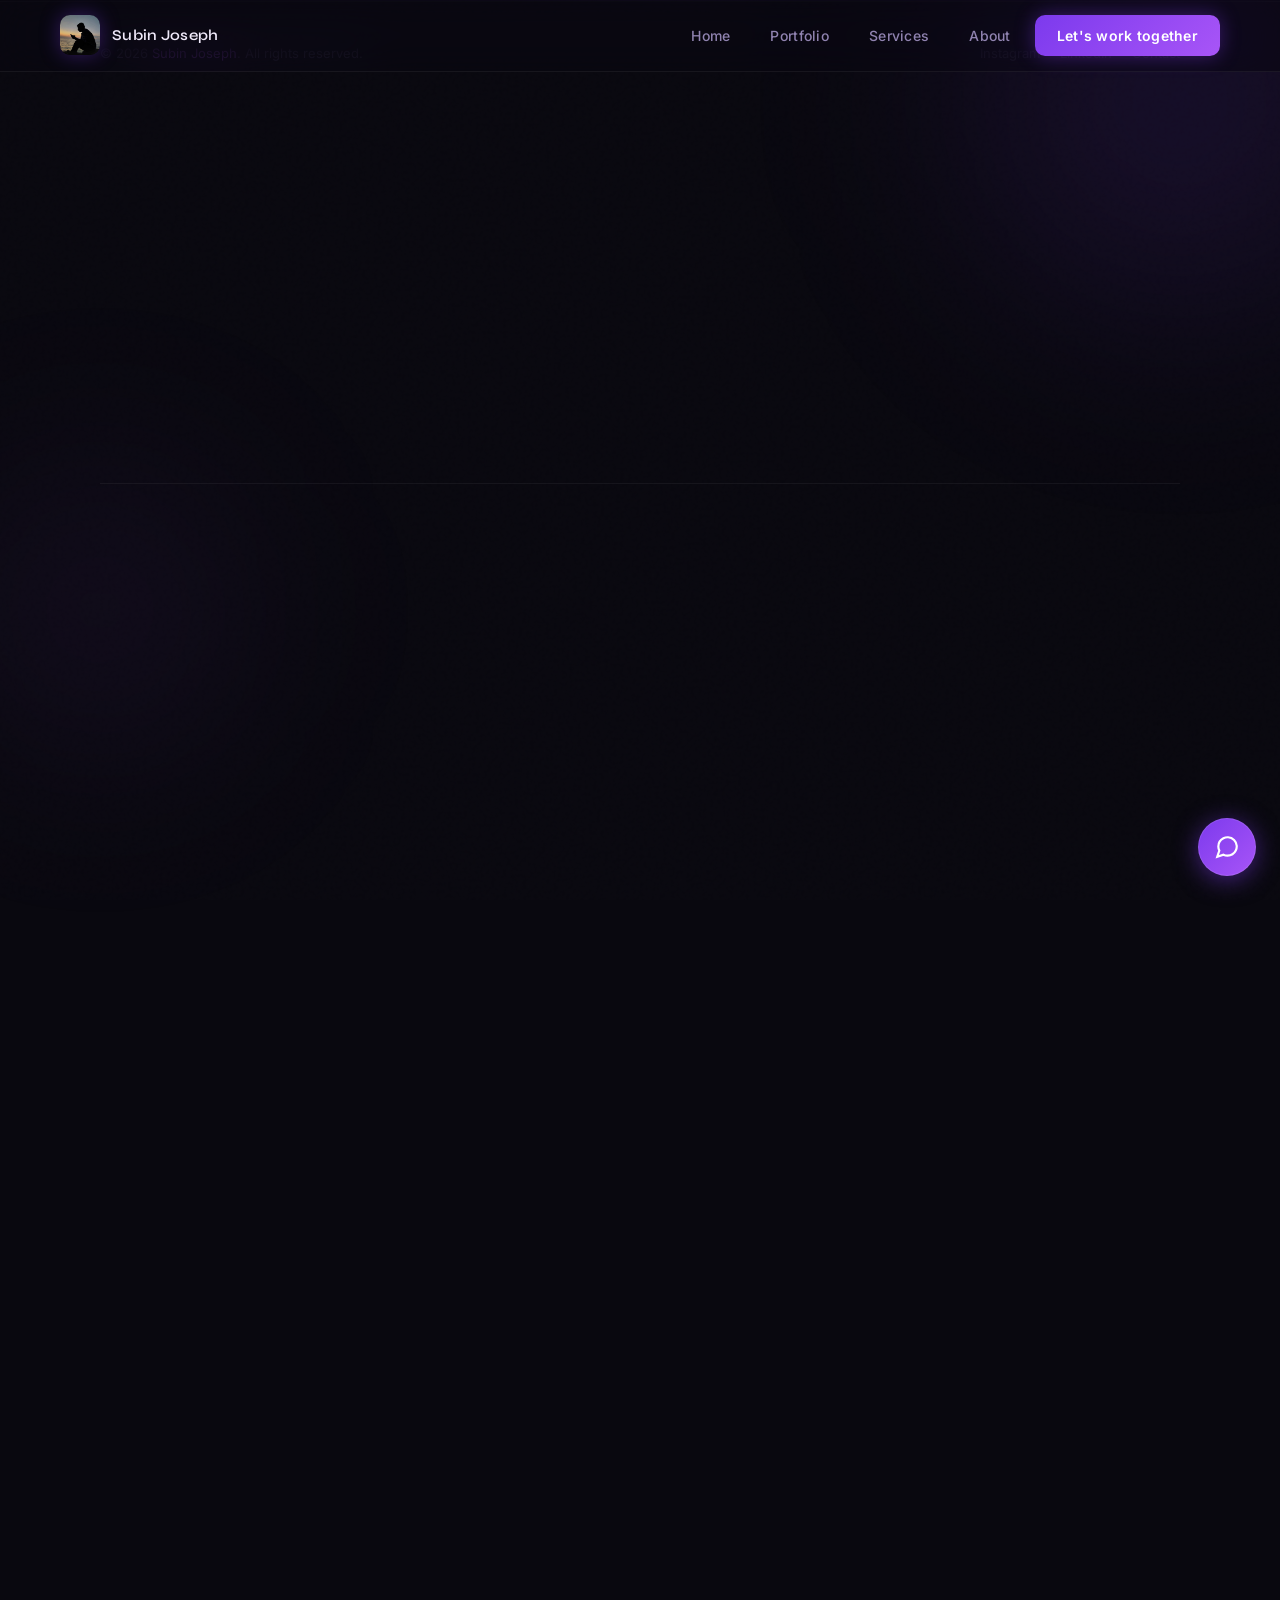
==== commit afc7424b: "Remove duplicate chatbot script tags across all pages" ====
--- a/pages/about.html
+++ b/pages/about.html
@@ -167,6 +167,6 @@
 
 <script src="../js/main.js"></script>
 <script src="../js/chatbot.js"></script>
-<script src="../js/chatbot.js"></script>
+
 </body>
 </html>
--- a/css/style.css
+++ b/css/style.css
@@ -1691,3 +1691,20 @@
     bottom: 16px;
   }
 }
+
+.chatbot-header { position: relative; }
+.chatbot-close-btn {
+  position: absolute;
+  top: 14px;
+  right: 14px;
+  width: 24px; height: 24px;
+  border-radius: 6px;
+  display: flex;
+  align-items: center;
+  justify-content: center;
+  background: rgba(255,255,255,0.06);
+  transition: background 0.2s;
+}
+.chatbot-close-btn:hover {
+  background: rgba(255,255,255,0.12);
+}
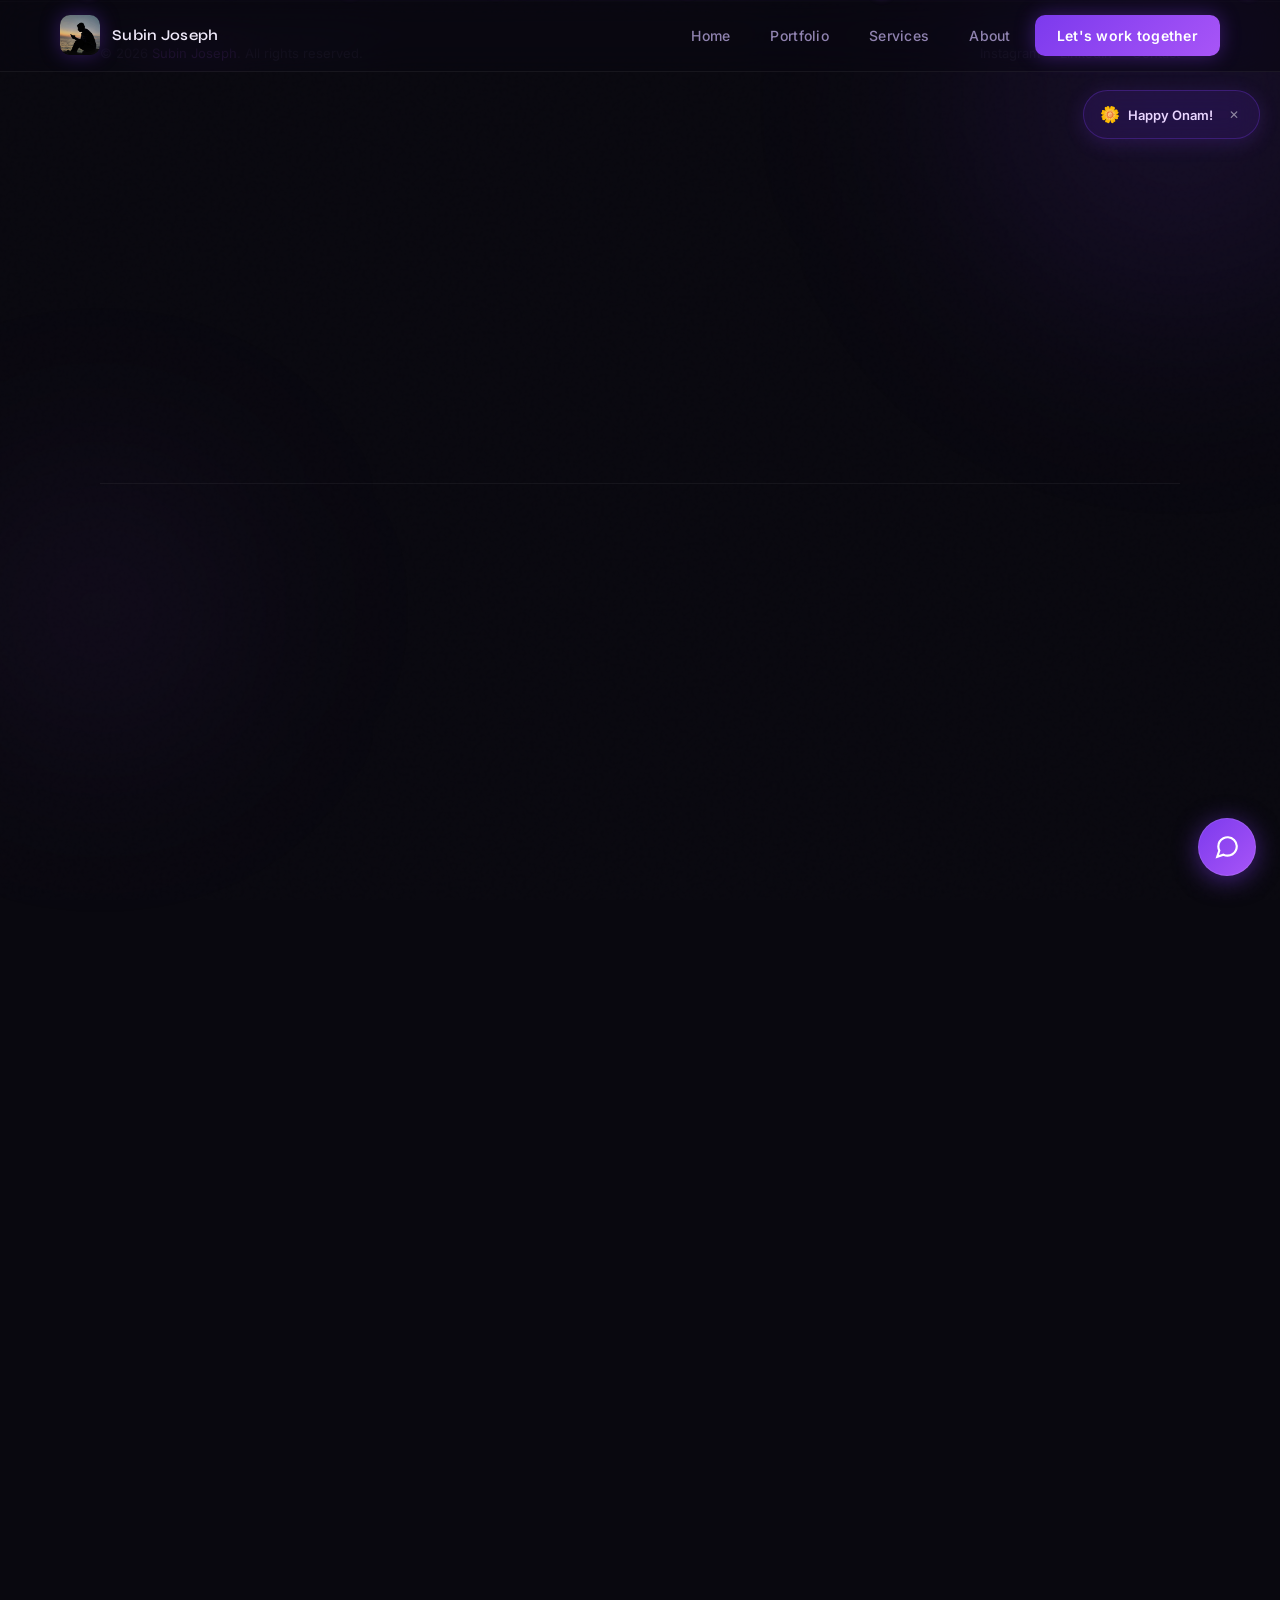
==== commit c2eca0cc: "Restore Onam animation and chatbot typing indicator" ====
--- a/pages/about.html
+++ b/pages/about.html
@@ -6,6 +6,7 @@
   <meta name="description" content="About Subin Joseph — Freelance video editor based in Trivandrum, Kerala. Passionate about crafting videos that hold attention, tell stories, and deliver results." />
   <title>About — Subin Joseph</title>
   <link rel="stylesheet" href="../css/style.css" />
+  <link rel="stylesheet" href="../css/onam.css" />
   <link rel="icon" href="data:image/svg+xml,<svg xmlns='http://www.w3.org/2000/svg' viewBox='0 0 100 100'><rect width='100' height='100' rx='20' fill='%237c3aed'/><text y='.9em' font-size='65' x='50%25' text-anchor='middle' font-family='system-ui' font-weight='900' fill='white'>SJ</text></svg>" />
 </head>
 <body>
@@ -166,6 +167,7 @@
 </main>
 
 <script src="../js/main.js"></script>
+<script src="../js/onam.js"></script>
 <script src="../js/chatbot.js"></script>
 
 </body>
--- a/css/onam.css
+++ b/css/onam.css
@@ -0,0 +1,84 @@
+/* ============================================================
+   ONAM SEASONAL STYLES
+   TO REMOVE: delete this file's <link> tag from all HTML files,
+   or simply delete this file (css/onam.css)
+   ============================================================ */
+
+#onamPetals {
+  position: fixed;
+  inset: 0;
+  pointer-events: none;
+  z-index: 9000;
+  overflow: hidden;
+}
+
+.onam-petal {
+  position: absolute;
+  top: -20px;
+  border-radius: 50% 0 50% 50%;
+  opacity: 0.75;
+  animation-name: onam-fall;
+  animation-timing-function: linear;
+  animation-iteration-count: infinite;
+  filter: drop-shadow(0 0 4px rgba(168,85,247,0.3));
+}
+
+@keyframes onam-fall {
+  0% {
+    transform: translateY(-5vh) translateX(0) rotate(0deg);
+    opacity: 0;
+  }
+  10% { opacity: 0.75; }
+  90% { opacity: 0.6; }
+  100% {
+    transform: translateY(105vh) translateX(var(--sway)) rotate(360deg);
+    opacity: 0;
+  }
+}
+
+#onamBanner {
+  position: fixed;
+  top: 90px;
+  right: 20px;
+  z-index: 9001;
+  display: flex;
+  align-items: center;
+  gap: 8px;
+  padding: 10px 16px;
+  border-radius: 100px;
+  background: rgba(124, 58, 237, 0.12);
+  backdrop-filter: blur(16px) saturate(1.4);
+  -webkit-backdrop-filter: blur(16px) saturate(1.4);
+  border: 1px solid rgba(124, 58, 237, 0.3);
+  box-shadow: 0 4px 20px rgba(124, 58, 237, 0.2);
+  transition: opacity 0.3s, transform 0.3s;
+  font-size: 13px;
+  font-weight: 600;
+  color: #e9d5ff;
+}
+
+.onam-banner-emoji { font-size: 16px; }
+.onam-banner-text { white-space: nowrap; }
+
+#onamBanner button {
+  background: none;
+  border: none;
+  color: rgba(255,255,255,0.5);
+  font-size: 12px;
+  cursor: pointer;
+  padding: 2px 4px;
+  margin-left: 4px;
+  transition: color 0.2s;
+}
+
+#onamBanner button:hover { color: #fff; }
+
+@media (max-width: 600px) {
+  #onamBanner {
+    top: auto;
+    bottom: 90px;
+    right: 16px;
+    font-size: 12px;
+    padding: 8px 14px;
+  }
+}
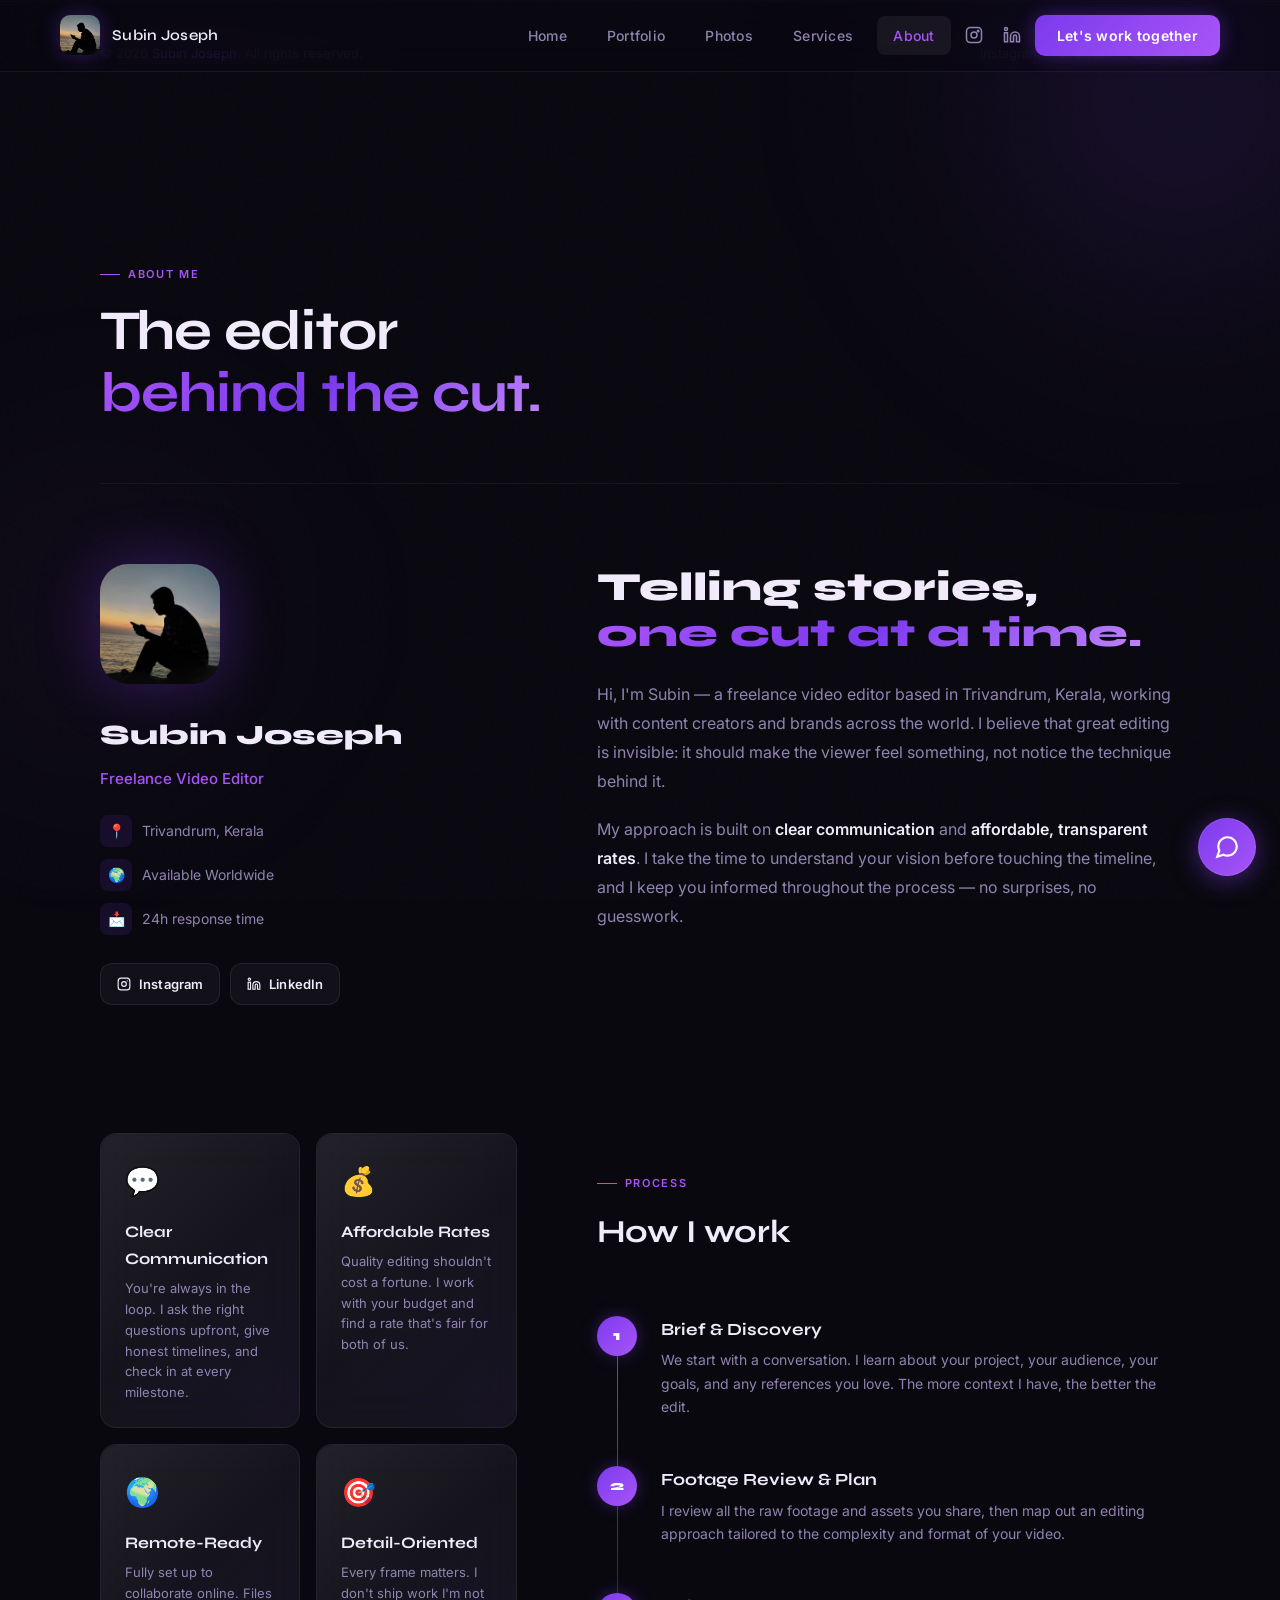
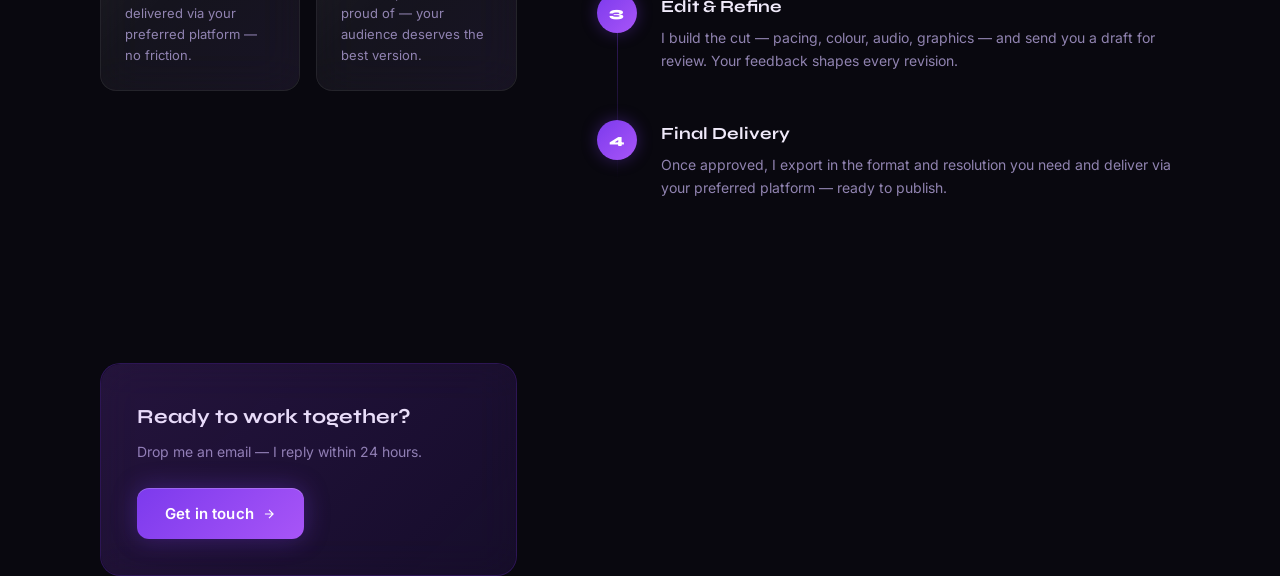
==== commit bbe7c7a4: "Fix portfolio grid nesting, dead links, unclickable fullscreen button, duplicate handlers, XSS" ====
--- a/pages/about.html
+++ b/pages/about.html
@@ -18,6 +18,11 @@
       const page = el.dataset.page;
       if (page === 'index.html') el.href = '../index.html';
       else el.href = page;
+    });
+    document.querySelectorAll('.footer-link').forEach(el => {
+      if (el.href && el.href.includes('pages/contact')) {
+        el.href = 'contact.html';
+      }
     });
   });
 </script>
@@ -163,7 +168,6 @@
       </div>
     </div>
 
-  </div>
 </main>
 
 <script src="../js/main.js"></script>
--- a/css/style.css
+++ b/css/style.css
@@ -35,7 +35,7 @@
 
 /* ── Reset ── */
 *, *::before, *::after { box-sizing: border-box; margin: 0; padding: 0; }
-html { scroll-behavior: smooth; -webkit-font-smoothing: antialiased; }
+html { scroll-behavior: smooth; -webkit-font-smoothing: antialiased; overscroll-behavior-y: none; }
 
 body {
   background: var(--bg);
@@ -222,6 +222,26 @@
 }
 
 .nav-link.active {
+  color: var(--purple-light);
+}
+
+.nav-social {
+  display: flex;
+  align-items: center;
+  justify-content: center;
+  color: var(--text-muted);
+  transition: color 0.2s;
+  margin: 0 6px;
+}
+
+.nav-mobile-social {
+  display: flex;
+  gap: 20px;
+  justify-content: center;
+  padding: 12px 0;
+}
+
+.nav-social:hover {
   color: var(--purple-light);
 }
 
@@ -1190,7 +1210,7 @@
 }
 
 @media (max-width: 768px) {
-  .nav-links, .nav-cta { display: none; }
+  .nav-links, .nav-cta, .nav-social { display: none; }
   .nav-hamburger { display: flex; }
   .services-grid { grid-template-columns: 1fr; }
   .portfolio-grid { grid-template-columns: 1fr; }
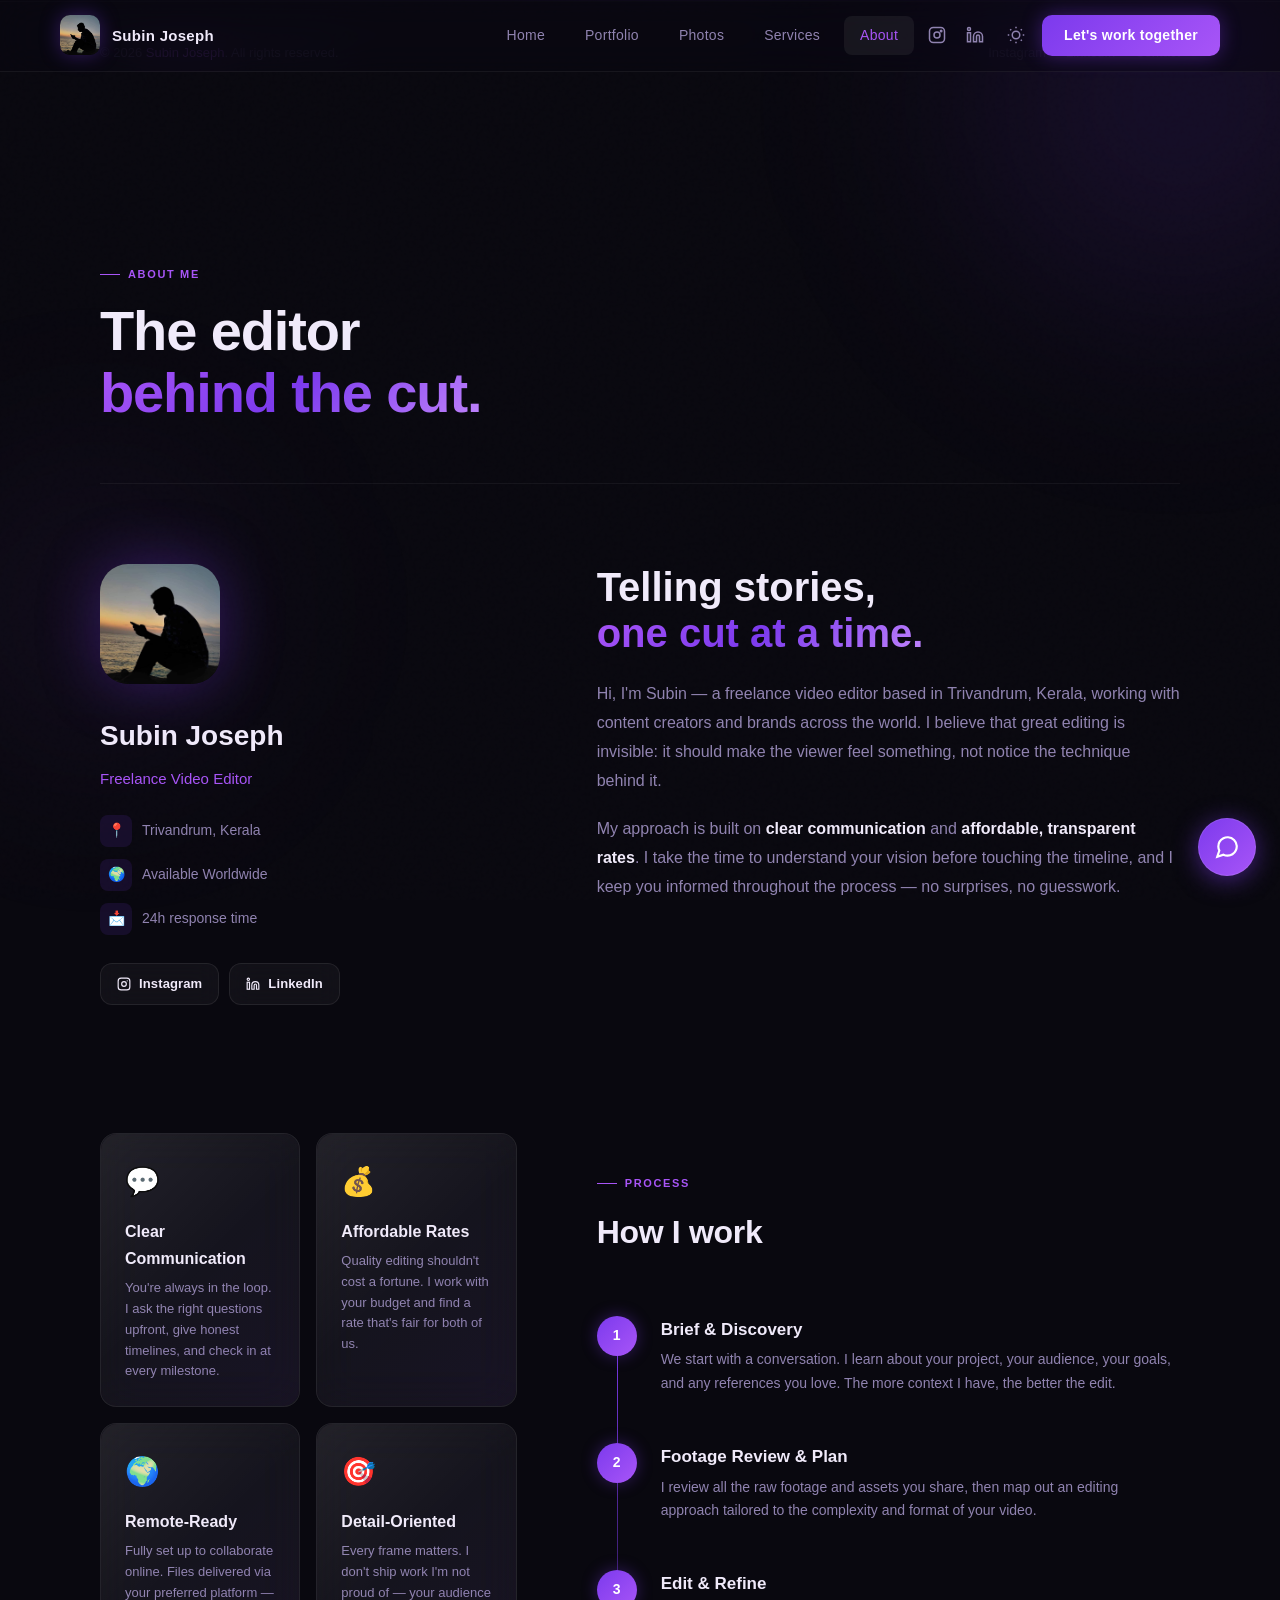
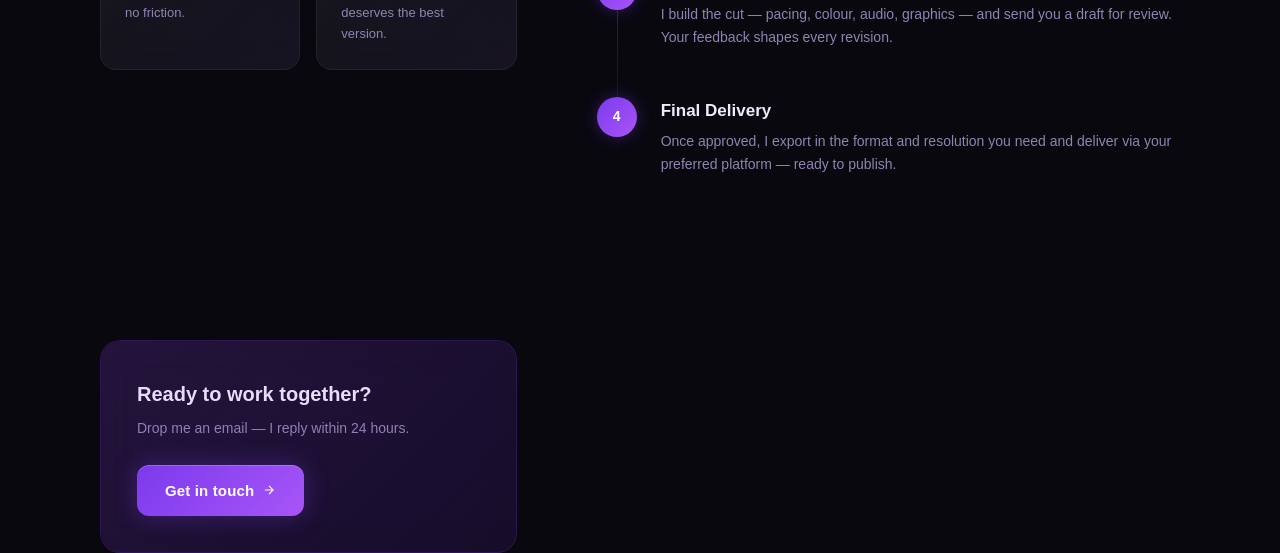
==== commit b71fcacf: "Restore dark default, add light/dark theme toggle" ====
--- a/pages/about.html
+++ b/pages/about.html
@@ -1,12 +1,14 @@
 <!DOCTYPE html>
 <html lang="en">
 <head>
+<script>
+  if (localStorage.getItem('theme') === 'light') document.documentElement.setAttribute('data-theme', 'light');
+</script>
   <meta charset="UTF-8" />
   <meta name="viewport" content="width=device-width, initial-scale=1.0" />
   <meta name="description" content="About Subin Joseph — Freelance video editor based in Trivandrum, Kerala. Passionate about crafting videos that hold attention, tell stories, and deliver results." />
   <title>About — Subin Joseph</title>
   <link rel="stylesheet" href="../css/style.css" />
-  <link rel="stylesheet" href="../css/onam.css" />
   <link rel="icon" href="data:image/svg+xml,<svg xmlns='http://www.w3.org/2000/svg' viewBox='0 0 100 100'><rect width='100' height='100' rx='20' fill='%237c3aed'/><text y='.9em' font-size='65' x='50%25' text-anchor='middle' font-family='system-ui' font-weight='900' fill='white'>SJ</text></svg>" />
 </head>
 <body>
@@ -171,7 +173,6 @@
 </main>
 
 <script src="../js/main.js"></script>
-<script src="../js/onam.js"></script>
 <script src="../js/chatbot.js"></script>
 
 </body>
--- a/css/style.css
+++ b/css/style.css
@@ -2,8 +2,6 @@
    SUBIN JOSEPH — PORTFOLIO
    Design tokens: dark base, violet accent, liquid glass UI
    ============================================================ */
-
-@import url('https://fonts.googleapis.com/css2?family=Syne:wght@400;500;600;700;800&family=Inter:wght@300;400;500;600&display=swap');
 
 :root {
   /* Palette */
@@ -22,8 +20,8 @@
   --glass-border:rgba(255, 255, 255, 0.08);
 
   /* Type */
-  --font-display: 'Syne', sans-serif;
-  --font-body:    'Inter', sans-serif;
+  --font-display: -apple-system, BlinkMacSystemFont, 'Helvetica Neue', Helvetica, Arial, sans-serif;
+  --font-body:    -apple-system, BlinkMacSystemFont, 'Helvetica Neue', Helvetica, Arial, sans-serif;
 
   /* Spacing */
   --nav-h: 72px;
@@ -1728,3 +1726,148 @@
 .chatbot-close-btn:hover {
   background: rgba(255,255,255,0.12);
 }
+
+/* ============================================================
+   LIGHT THEME
+   ============================================================ */
+:root[data-theme="light"] {
+  --bg:          #faf8fc;
+  --bg-2:        #f4f0f9;
+  --bg-3:        #ece3f7;
+  --text:        #1a1428;
+  --text-muted:  #6b6280;
+  --text-dim:    #786c93;
+  --glass-bg:    rgba(255, 255, 255, 0.65);
+  --glass-border:rgba(124, 58, 237, 0.14);
+}
+
+[data-theme="light"] .nav-link.active,
+[data-theme="light"] .nav-social:hover,
+[data-theme="light"] .section-eyebrow,
+[data-theme="light"] .text-purple,
+[data-theme="light"] .hero-tag,
+[data-theme="light"] .hero-stat-num,
+[data-theme="light"] .service-chip,
+[data-theme="light"] .portfolio-tag,
+[data-theme="light"] .about-role,
+[data-theme="light"] .copy-btn,
+[data-theme="light"] .footer-copy span,
+[data-theme="light"] .tl-time,
+[data-theme="light"] .editor-tool.active,
+[data-theme="light"] .chatbot-msg a,
+[data-theme="light"] .chatbot-suggestion-chip {
+  color: var(--purple);
+}
+
+[data-theme="light"] .glass {
+  background: rgba(255,255,255,0.55);
+  border: 1px solid rgba(124,58,237,0.15);
+}
+
+[data-theme="light"] .nav {
+  background: rgba(250, 248, 252, 0.6);
+  border-bottom: 1px solid rgba(124,58,237,0.15);
+}
+
+[data-theme="light"] .logo-mark::after {
+  background: rgba(255,255,255,0.88);
+}
+
+[data-theme="light"] .nav-link.active {
+  background: rgba(255,255,255,0.65);
+}
+
+[data-theme="light"] .nav-mobile {
+  background: rgba(250,248,252,0.96);
+}
+
+[data-theme="light"] .btn-primary {
+  box-shadow: 0 0 24px var(--purple-glow), inset 0 1px 0 rgba(0,0,0,0.05);
+}
+
+[data-theme="light"] .btn-primary:hover {
+  box-shadow: 0 0 40px rgba(124,58,237,0.6), inset 0 1px 0 rgba(0,0,0,0.05);
+}
+
+[data-theme="light"] .btn-glass:hover {
+  background: rgba(255,255,255,0.72);
+  border-color: rgba(26,20,40,0.15);
+}
+
+[data-theme="light"] .hero-stat {
+  background: rgba(255,255,255,0.5);
+  border: 1px solid rgba(124,58,237,0.15);
+}
+
+[data-theme="light"] .portfolio-overlay {
+  background: rgba(250,248,252,0.7);
+}
+
+[data-theme="light"] .about-monogram::after {
+  background: rgba(255,255,255,0.88);
+}
+
+[data-theme="light"] .email-reveal-btn::before {
+  background: rgba(255,255,255,0.78);
+}
+
+[data-theme="light"] .social-link:hover {
+  background: rgba(255,255,255,0.72);
+}
+
+[data-theme="light"] .footer {
+  border-top: 1px solid rgba(124,58,237,0.15);
+}
+
+[data-theme="light"] .page-hero {
+  border-bottom: 1px solid rgba(124,58,237,0.15);
+}
+
+[data-theme="light"] .chatbot-window {
+  background: rgba(244,240,249,0.98);
+  border: 1px solid rgba(124,58,237,0.15);
+}
+
+[data-theme="light"] .chatbot-header {
+  border-bottom: 1px solid rgba(124,58,237,0.15);
+}
+
+[data-theme="light"] .chatbot-msg-bot {
+  background: rgba(255,255,255,0.65);
+  border: 1px solid rgba(124,58,237,0.15);
+}
+
+[data-theme="light"] .chatbot-input-row {
+  border-top: 1px solid rgba(124,58,237,0.15);
+}
+
+[data-theme="light"] .chatbot-input {
+  background: rgba(255,255,255,0.6);
+  border: 1px solid rgba(124,58,237,0.15);
+}
+
+[data-theme="light"] .chatbot-close-btn {
+  background: rgba(255,255,255,0.65);
+}
+
+[data-theme="light"] .chatbot-close-btn:hover {
+  background: rgba(255,255,255,0.82);
+}
+
+/* Nav scroll state — class-based so it responds to theme automatically */
+.nav.scrolled { background: rgba(9,8,15,0.92); }
+[data-theme="light"] .nav.scrolled { background: rgba(250,248,252,0.92); }
+
+/* Theme toggle button */
+.theme-toggle {
+  display: flex; align-items: center; justify-content: center;
+  width: 36px; height: 36px;
+  border-radius: 50%;
+  color: var(--text-muted);
+  transition: background 0.2s, color 0.2s;
+  flex-shrink: 0;
+}
+.theme-toggle:hover { background: var(--glass-bg); color: var(--text); }
+.theme-toggle .theme-icon-moon { display: none; }
+[data-theme="light"] .theme-toggle .theme-icon-sun { display: none; }
+[data-theme="light"] .theme-toggle .theme-icon-moon { display: block; }
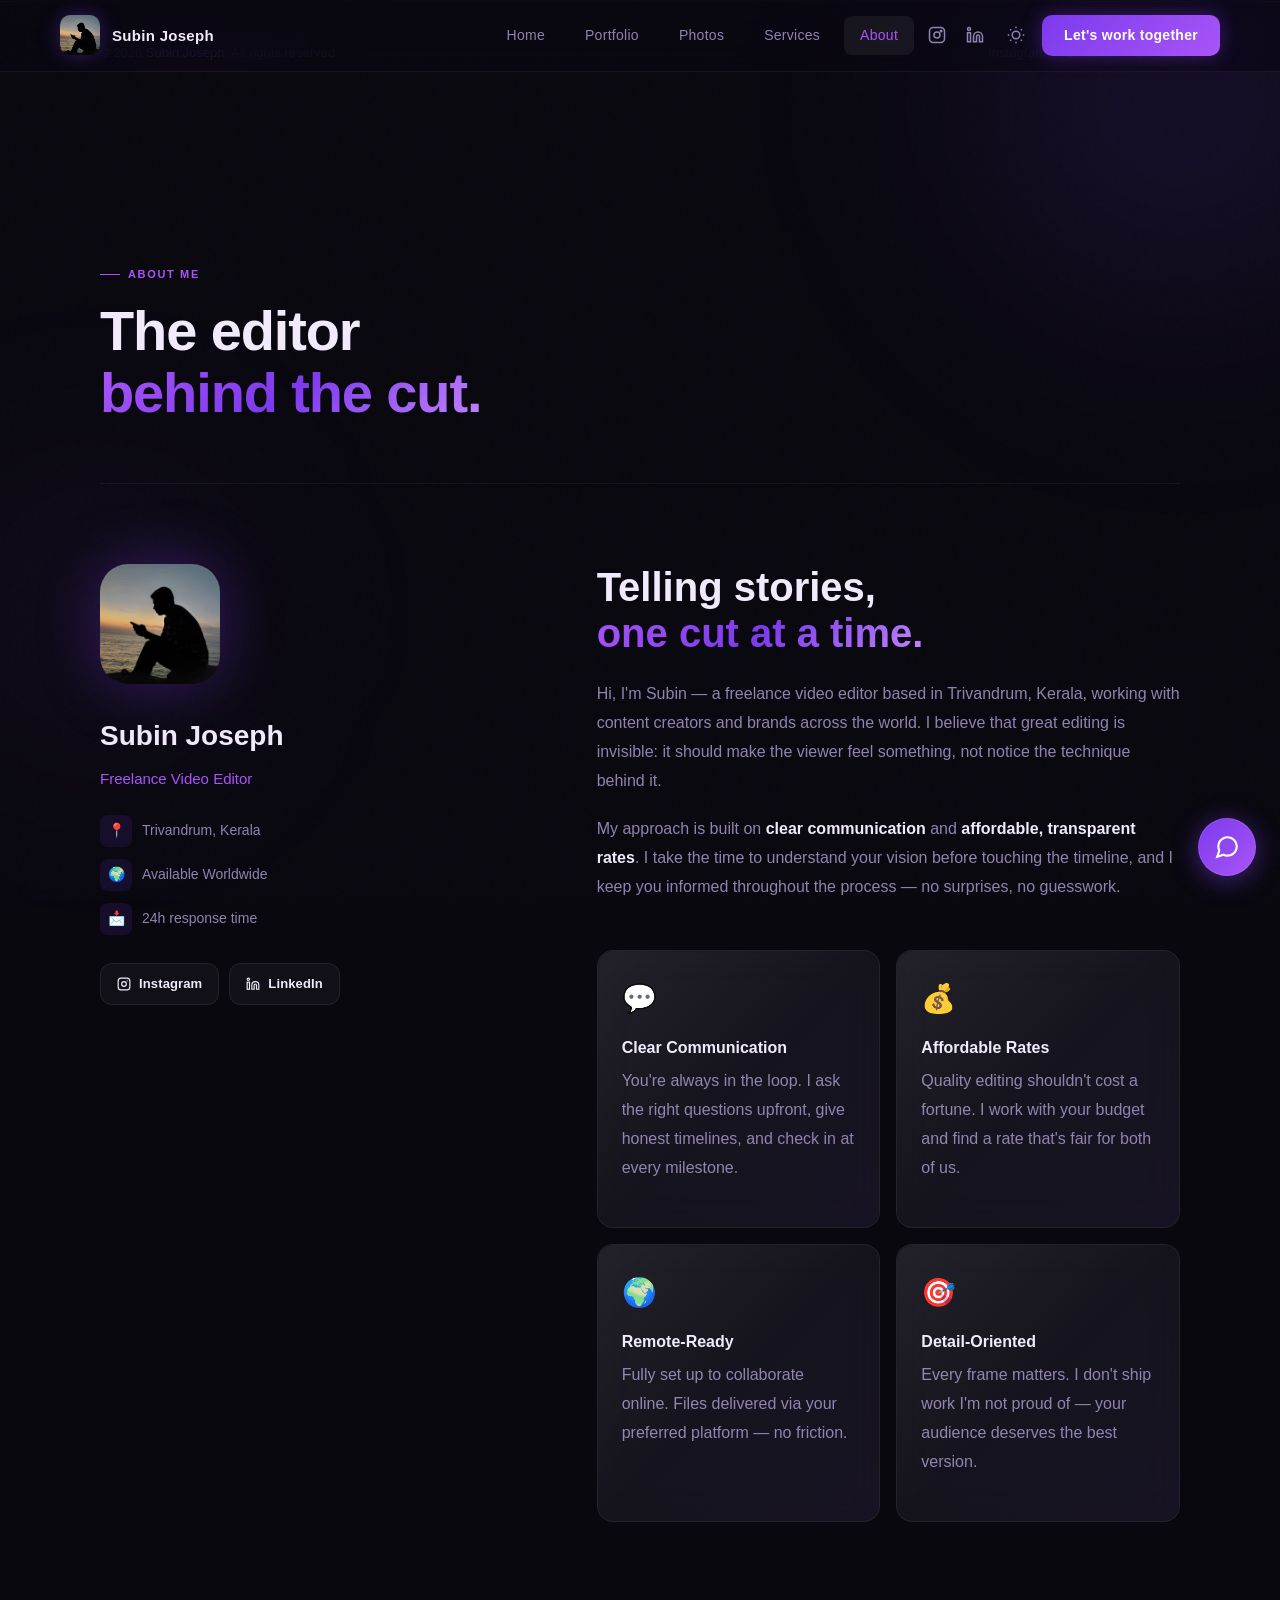
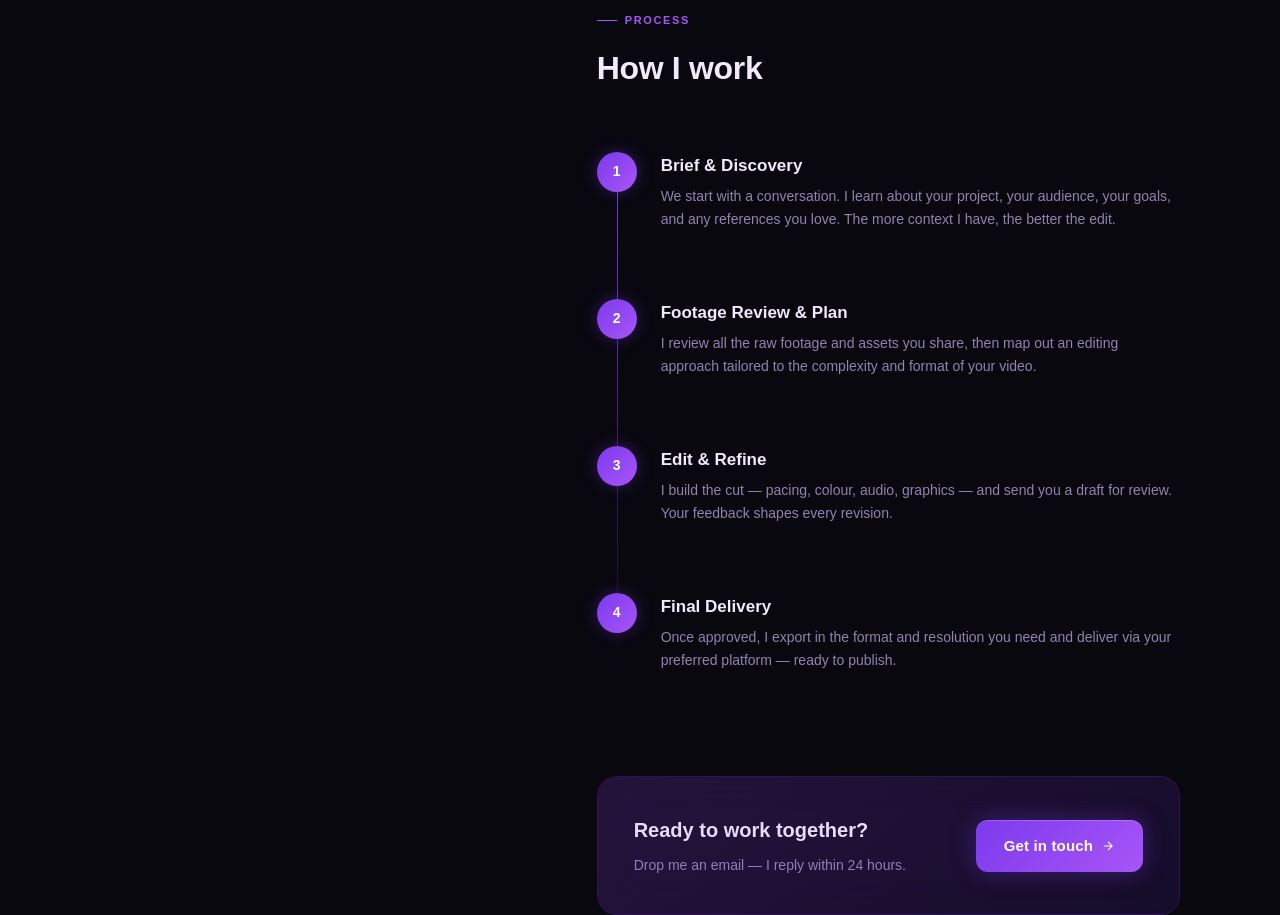
==== commit bb027f8e: "Fix about page layout, add missing chatbot, centralize nav paths, wire up filter tabs" ====
--- a/pages/about.html
+++ b/pages/about.html
@@ -13,21 +13,6 @@
 </head>
 <body>
 
-<script>
-  document.addEventListener('DOMContentLoaded', () => {
-    document.querySelectorAll('.nav-logo').forEach(el => el.href = '../index.html');
-    document.querySelectorAll('.nav-link[data-page], .nav-cta[data-page]').forEach(el => {
-      const page = el.dataset.page;
-      if (page === 'index.html') el.href = '../index.html';
-      else el.href = page;
-    });
-    document.querySelectorAll('.footer-link').forEach(el => {
-      if (el.href && el.href.includes('pages/contact')) {
-        el.href = 'contact.html';
-      }
-    });
-  });
-</script>
 <script src="../js/layout.js"></script>
 
 <main class="page-main">
@@ -57,8 +42,6 @@
             <div class="about-meta-icon">🌍</div>
             Available Worldwide
           </div>
-          
-          
           <div class="about-meta-item">
             <div class="about-meta-icon">📩</div>
             24h response time
@@ -88,10 +71,6 @@
           <p>
             My approach is built on <strong>clear communication</strong> and <strong>affordable, transparent rates</strong>. I take the time to understand your vision before touching the timeline, and I keep you informed throughout the process — no surprises, no guesswork.
           </p>
-          <p>
-            
-          </p>
-        </div>
         </div>
 
         <!-- Strengths -->
@@ -168,6 +147,8 @@
         </div>
 
       </div>
+
+      </div>
     </div>
 
 </main>
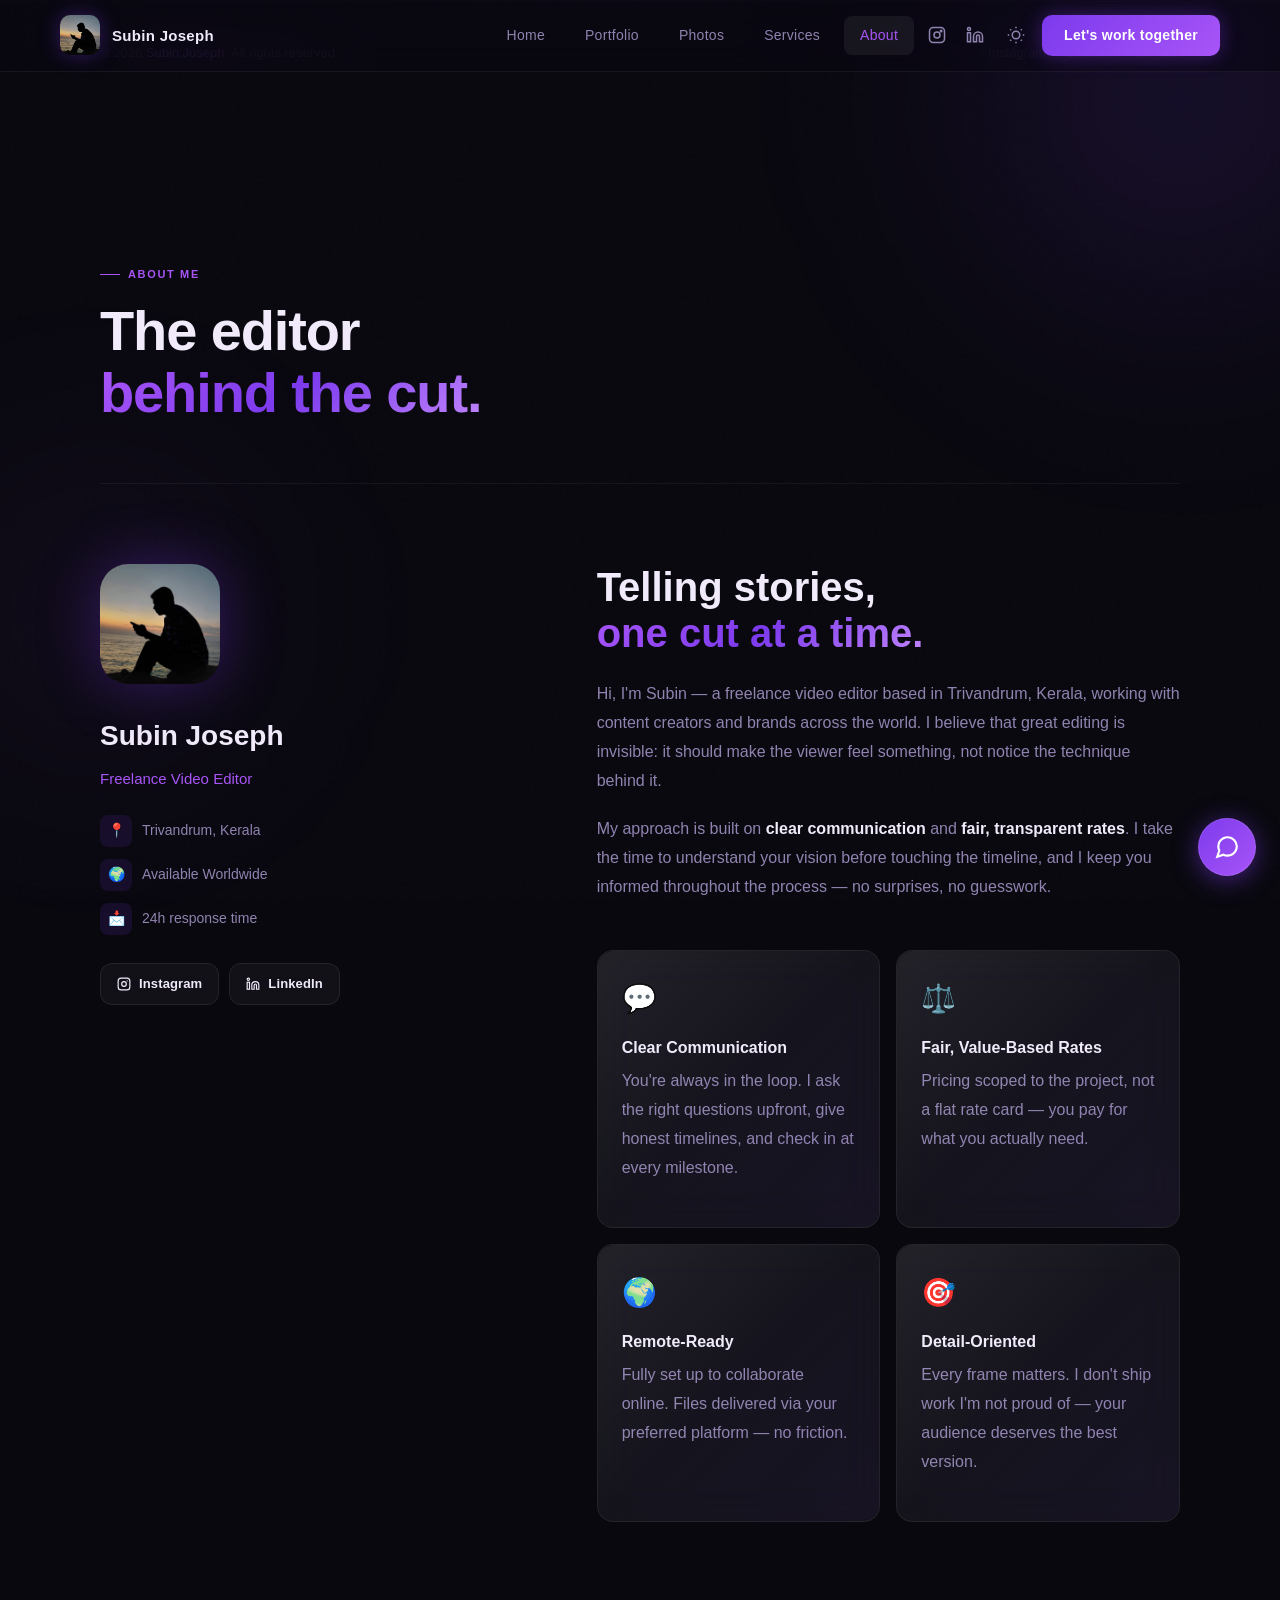
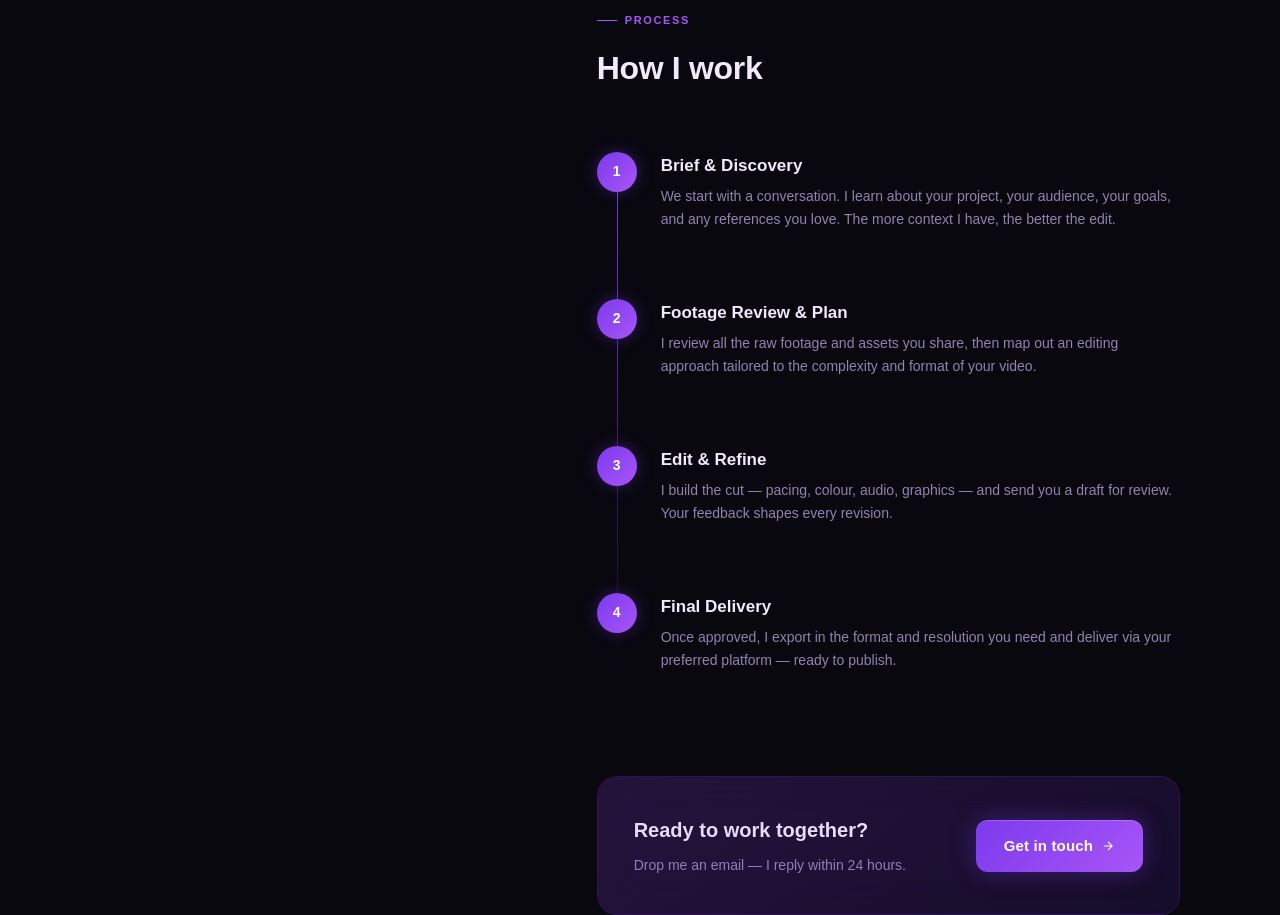
==== commit 0cdf1a92: "Reframe 'Affordable Rates' as 'Fair, Value-Based Rates' sitewide" ====
--- a/pages/about.html
+++ b/pages/about.html
@@ -69,7 +69,7 @@
             Hi, I'm Subin — a freelance video editor based in Trivandrum, Kerala, working with content creators and brands across the world. I believe that great editing is invisible: it should make the viewer feel something, not notice the technique behind it.
           </p>
           <p>
-            My approach is built on <strong>clear communication</strong> and <strong>affordable, transparent rates</strong>. I take the time to understand your vision before touching the timeline, and I keep you informed throughout the process — no surprises, no guesswork.
+            My approach is built on <strong>clear communication</strong> and <strong>fair, transparent rates</strong>. I take the time to understand your vision before touching the timeline, and I keep you informed throughout the process — no surprises, no guesswork.
           </p>
         </div>
 
@@ -81,9 +81,9 @@
             <p class="strength-desc">You're always in the loop. I ask the right questions upfront, give honest timelines, and check in at every milestone.</p>
           </div>
           <div class="strength-card glass fade-in fade-in-delay-1">
-            <div class="strength-icon">💰</div>
-            <div class="strength-title">Affordable Rates</div>
-            <p class="strength-desc">Quality editing shouldn't cost a fortune. I work with your budget and find a rate that's fair for both of us.</p>
+            <div class="strength-icon">⚖️</div>
+            <div class="strength-title">Fair, Value-Based Rates</div>
+            <p class="strength-desc">Pricing scoped to the project, not a flat rate card — you pay for what you actually need.</p>
           </div>
           <div class="strength-card glass fade-in fade-in-delay-2">
             <div class="strength-icon">🌍</div>
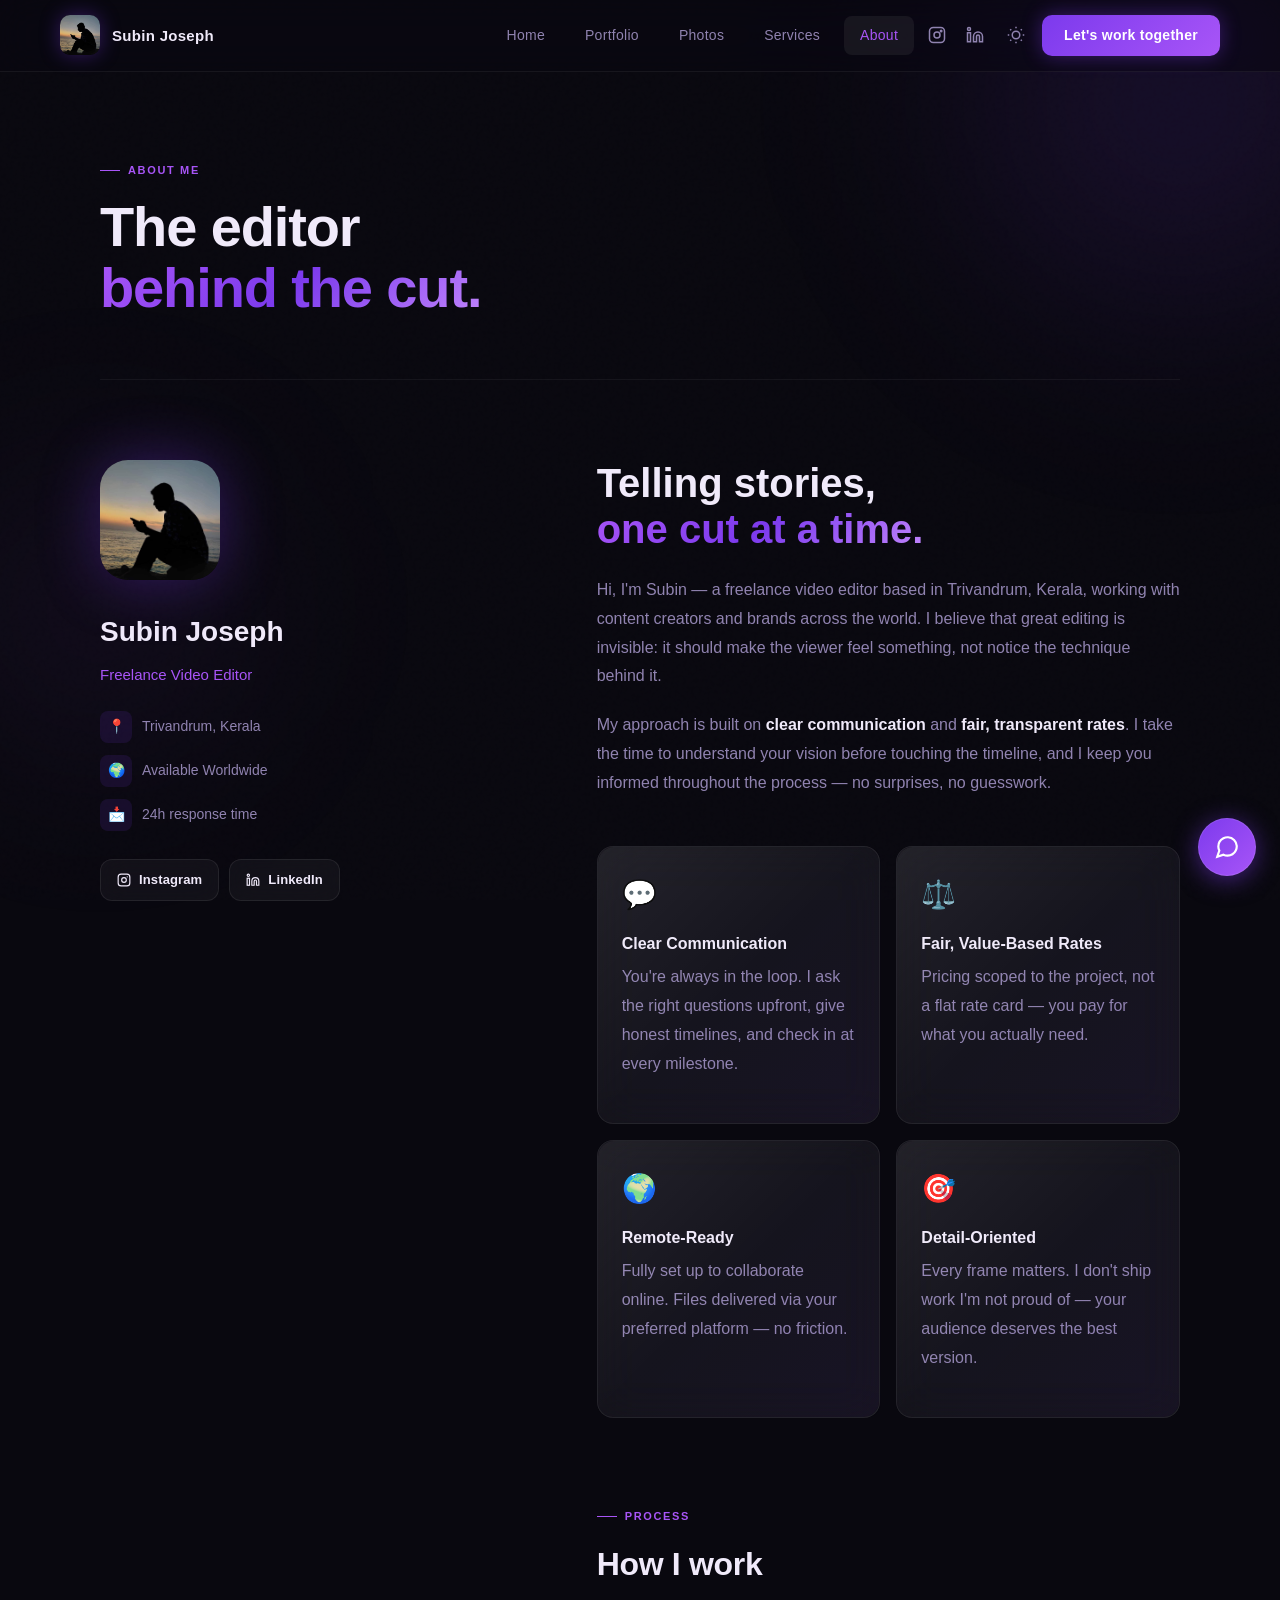
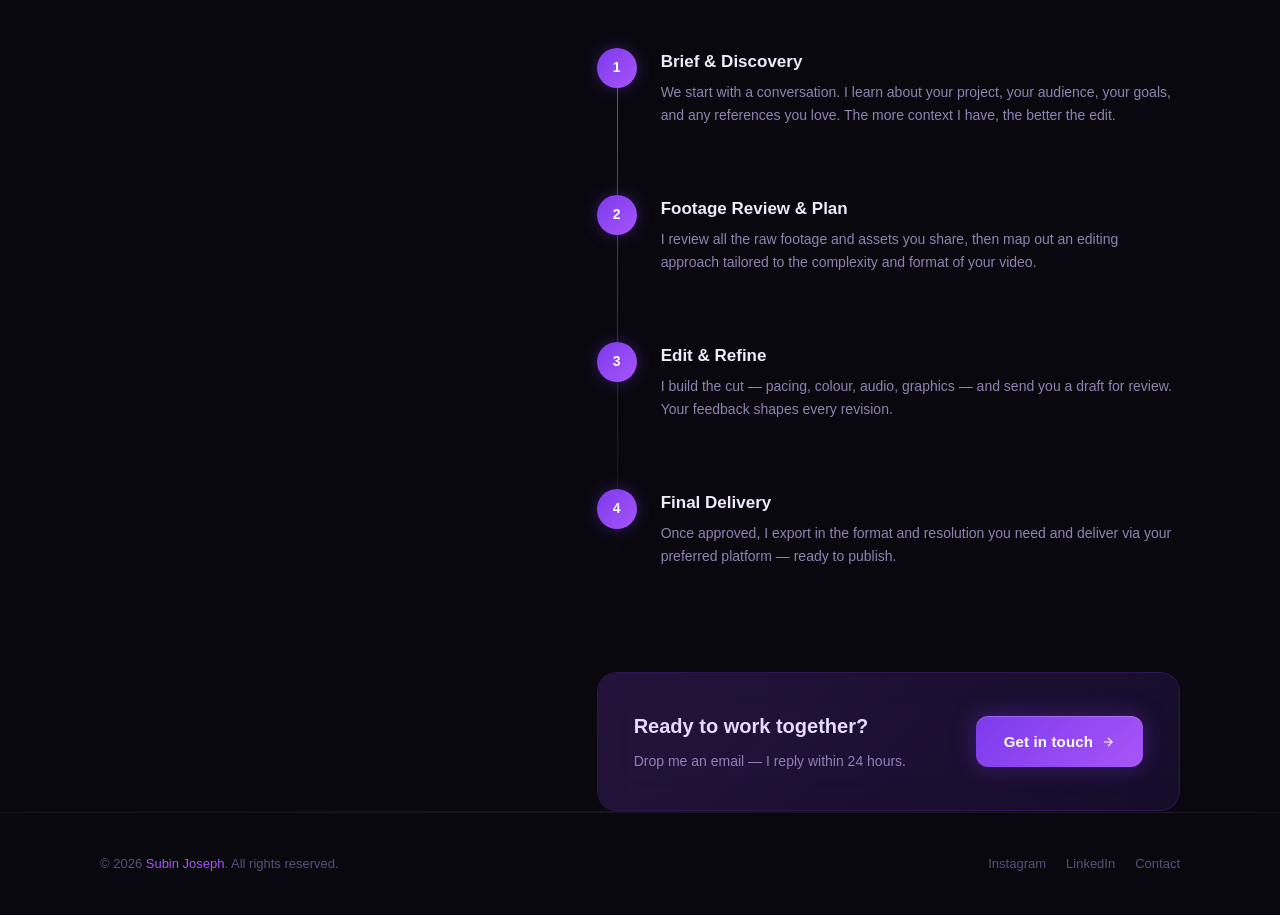
==== commit e895e673: "Fix footer inserting before main content (root cause of mobile hero gap + footer overlap)" ====
--- a/pages/about.html
+++ b/pages/about.html
@@ -12,8 +12,6 @@
   <link rel="icon" href="data:image/svg+xml,<svg xmlns='http://www.w3.org/2000/svg' viewBox='0 0 100 100'><rect width='100' height='100' rx='20' fill='%237c3aed'/><text y='.9em' font-size='65' x='50%25' text-anchor='middle' font-family='system-ui' font-weight='900' fill='white'>SJ</text></svg>" />
 </head>
 <body>
-
-<script src="../js/layout.js"></script>
 
 <main class="page-main">
   <div class="container">
@@ -155,6 +153,7 @@
 
 <script src="../js/main.js"></script>
 <script src="../js/chatbot.js"></script>
+<script src="../js/layout.js"></script>
 
 </body>
 </html>
--- a/css/style.css
+++ b/css/style.css
@@ -261,6 +261,12 @@
   transform: translateY(-1px);
 }
 
+/* Persistent theme toggle next to the hamburger (mobile only —
+   desktop already has one inside .nav-links) */
+.theme-toggle.theme-toggle-bar {
+  display: none;
+}
+
 /* Hamburger */
 .nav-hamburger {
   display: none;
@@ -1210,6 +1216,7 @@
 @media (max-width: 768px) {
   .nav-links, .nav-cta, .nav-social { display: none; }
   .nav-hamburger { display: flex; }
+  .theme-toggle.theme-toggle-bar { display: flex; }
   .services-grid { grid-template-columns: 1fr; }
   .portfolio-grid { grid-template-columns: 1fr; }
   .contact-card { padding: 28px; }
